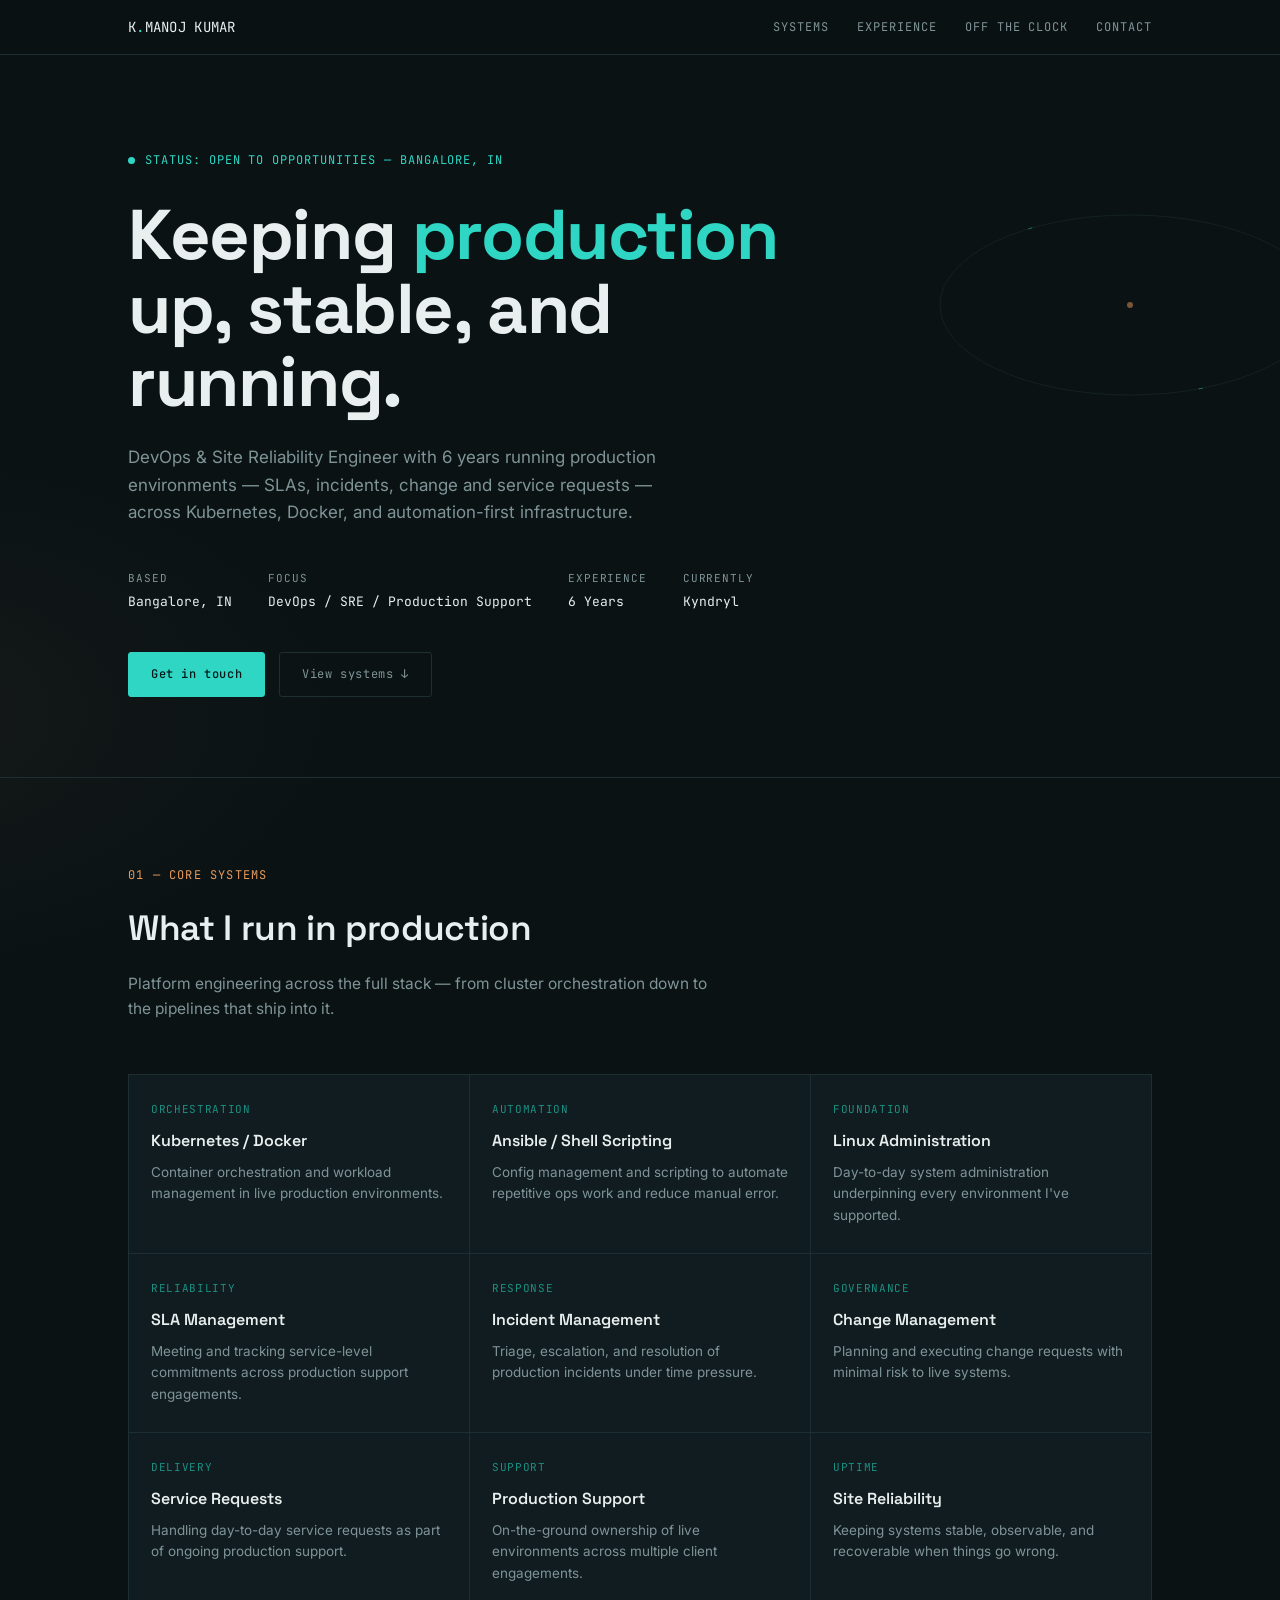
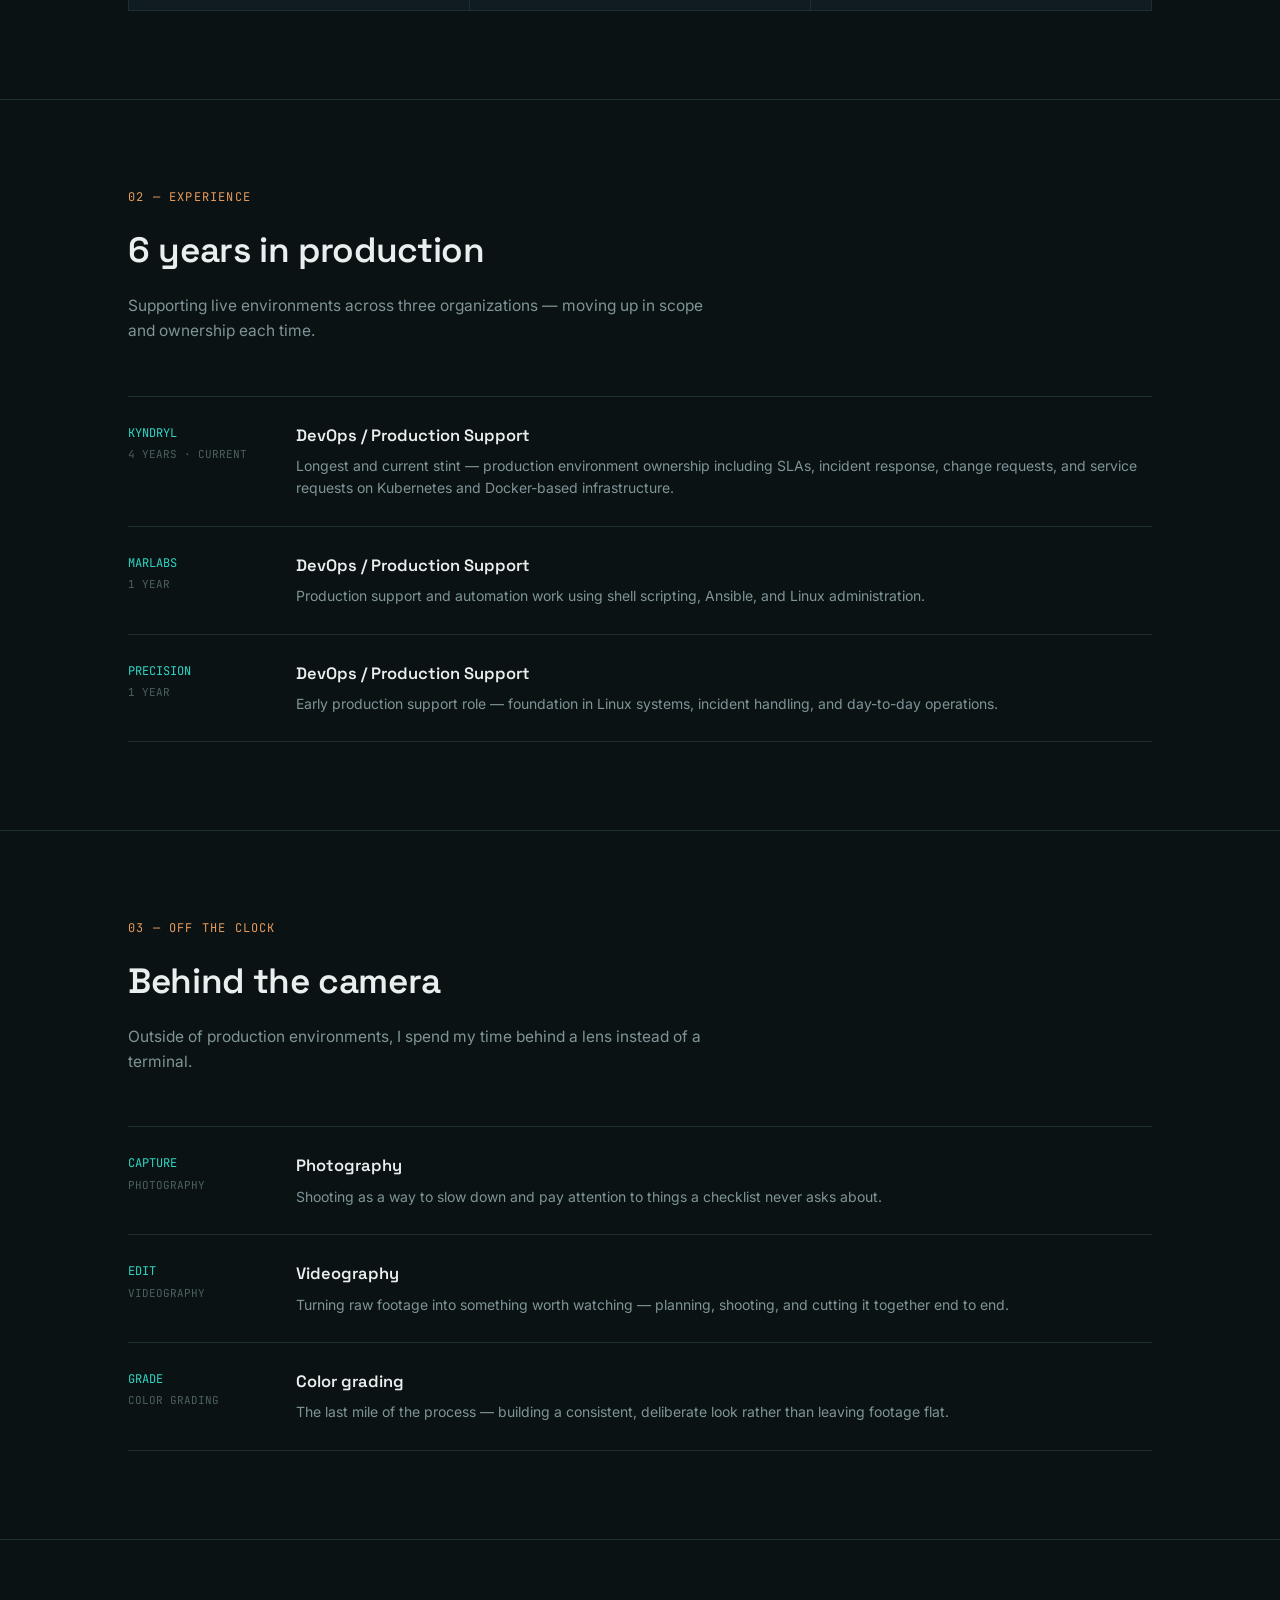
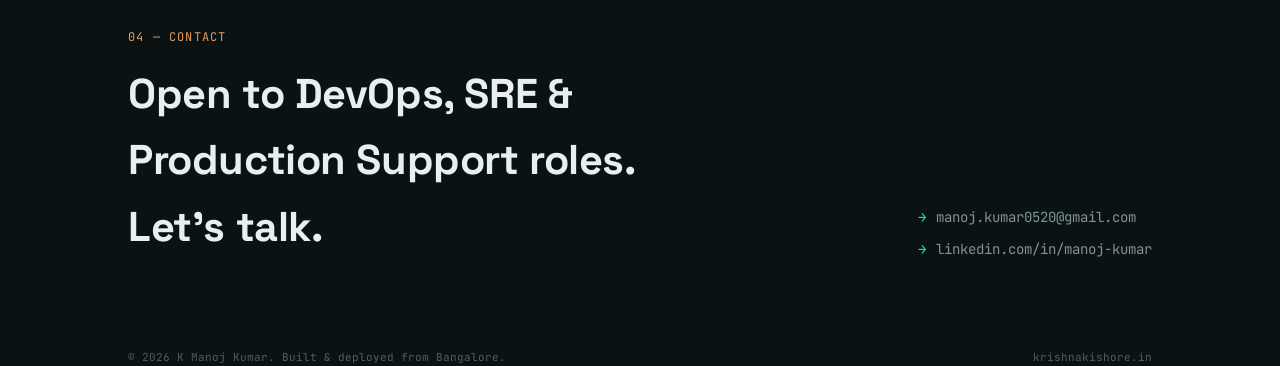
==== index.html @ 2c9455d3 "Rename html to index.html" ====
<!DOCTYPE html>
<html lang="en">
<head>
<meta charset="UTF-8">
<meta name="viewport" content="width=device-width, initial-scale=1.0">
<title>K Manoj Kumar — DevOps Engineer / SRE</title>
<meta name="description" content="K Manoj Kumar — DevOps Engineer, SRE & Production Support Engineer based in Bangalore. 6 years across Kyndryl, Marlabs, and Precision.">
<link rel="preconnect" href="https://fonts.googleapis.com">
<link rel="preconnect" href="https://fonts.gstatic.com" crossorigin>
<link href="https://fonts.googleapis.com/css2?family=Space+Grotesk:wght@400;500;600;700&family=Inter:wght@400;500;600&family=JetBrains+Mono:wght@400;500&display=swap" rel="stylesheet">
<style>
  :root{
    --bg: #0a1214;
    --bg-2: #0e1a1d;
    --surface: #101c1f;
    --surface-2: #142226;
    --line: #1e2f33;
    --teal: #2fd6c4;
    --teal-dim: #1c8f83;
    --amber: #e79a5c;
    --text: #e9efee;
    --text-muted: #7f9497;
    --text-faint: #4d5f62;
    --font-display: 'Space Grotesk', sans-serif;
    --font-body: 'Inter', sans-serif;
    --font-mono: 'JetBrains Mono', monospace;
  }

  *{ margin:0; padding:0; box-sizing:border-box; }

  html{ scroll-behavior:smooth; }

  body{
    background:
      radial-gradient(1100px 600px at 85% -10%, rgba(47,214,196,0.08), transparent 60%),
      radial-gradient(900px 500px at -10% 20%, rgba(231,154,92,0.05), transparent 55%),
      var(--bg);
    color:var(--text);
    font-family:var(--font-body);
    line-height:1.6;
    -webkit-font-smoothing:antialiased;
  }

  a{ color:inherit; text-decoration:none; }

  ::selection{ background:var(--teal); color:#0a1214; }

  .wrap{ max-width:1080px; margin:0 auto; padding:0 28px; }

  /* focus visibility */
  a:focus-visible, button:focus-visible{
    outline:2px solid var(--teal);
    outline-offset:3px;
    border-radius:2px;
  }

  @media (prefers-reduced-motion: reduce){
    *{ animation-duration:0.01ms !important; animation-iteration-count:1 !important; transition-duration:0.01ms !important; scroll-behavior:auto !important; }
  }

  /* ---------- topbar ---------- */
  .topbar{
    position:sticky; top:0; z-index:50;
    background:rgba(10,18,20,0.82);
    backdrop-filter:blur(10px);
    border-bottom:1px solid var(--line);
  }
  .topbar-inner{
    display:flex; align-items:center; justify-content:space-between;
    padding:16px 28px;
    max-width:1080px; margin:0 auto;
  }
  .brand{
    font-family:var(--font-mono); font-size:14px; letter-spacing:0.02em;
    color:var(--text);
  }
  .brand .dot{ color:var(--teal); }
  .nav{ display:flex; gap:28px; }
  .nav a{
    font-family:var(--font-mono); font-size:12px; letter-spacing:0.08em;
    text-transform:uppercase; color:var(--text-muted);
    transition:color .2s ease;
  }
  .nav a:hover{ color:var(--teal); }
  @media (max-width:640px){ .nav{ gap:16px; } .nav a{ font-size:11px; } }

  /* ---------- hero ---------- */
  .hero{
    padding:96px 0 80px;
    border-bottom:1px solid var(--line);
    position:relative;
    overflow:hidden;
  }
  .status-line{
    font-family:var(--font-mono); font-size:12px; color:var(--teal);
    letter-spacing:0.08em; margin-bottom:28px;
    display:flex; align-items:center; gap:10px;
  }
  .status-line .pulse{
    width:7px; height:7px; border-radius:50%; background:var(--teal);
    box-shadow:0 0 0 0 rgba(47,214,196,0.6);
    animation:pulse 2.2s infinite;
  }
  @keyframes pulse{
    0%{ box-shadow:0 0 0 0 rgba(47,214,196,0.5); }
    70%{ box-shadow:0 0 0 8px rgba(47,214,196,0); }
    100%{ box-shadow:0 0 0 0 rgba(47,214,196,0); }
  }
  h1.headline{
    font-family:var(--font-display); font-weight:700;
    font-size:clamp(2.4rem, 6vw, 4.4rem);
    line-height:1.05; letter-spacing:-0.02em;
    max-width:760px;
  }
  h1.headline .accent{ color:var(--teal); }
  .subhead{
    margin-top:24px; max-width:560px;
    font-size:17px; color:var(--text-muted);
  }
  .hero-meta{
    margin-top:44px; display:flex; gap:36px; flex-wrap:wrap;
    font-family:var(--font-mono); font-size:12px; color:var(--text-faint);
  }
  .hero-meta div span{ display:block; color:var(--text-muted); font-size:11px; margin-bottom:4px; text-transform:uppercase; letter-spacing:0.08em; }
  .hero-meta div strong{ color:var(--text); font-weight:400; font-size:13px; }

  .cta-row{ margin-top:40px; display:flex; gap:14px; flex-wrap:wrap; }
  .btn{
    font-family:var(--font-mono); font-size:12px; letter-spacing:0.05em;
    padding:12px 22px; border-radius:3px; border:1px solid var(--line);
    transition:all .2s ease;
  }
  .btn.primary{ background:var(--teal); color:#08181a; border-color:var(--teal); font-weight:500; }
  .btn.primary:hover{ background:#3fe6d3; }
  .btn.ghost{ color:var(--text-muted); }
  .btn.ghost:hover{ color:var(--text); border-color:var(--text-muted); }

  /* orbit line signature */
  .orbit-line{ position:absolute; right:-60px; top:40px; width:420px; height:420px; opacity:0.5; pointer-events:none; }
  @media (max-width:900px){ .orbit-line{ display:none; } }

  /* ---------- section shared ---------- */
  section{ padding:88px 0; border-bottom:1px solid var(--line); }
  .eyebrow{
    font-family:var(--font-mono); font-size:12px; color:var(--amber);
    letter-spacing:0.1em; text-transform:uppercase; margin-bottom:14px;
  }
  h2.section-title{
    font-family:var(--font-display); font-weight:600;
    font-size:clamp(1.6rem, 3.4vw, 2.2rem);
    margin-bottom:16px; letter-spacing:-0.01em;
  }
  .section-desc{ color:var(--text-muted); max-width:600px; font-size:15.5px; margin-bottom:52px; }

  /* ---------- systems / skills ---------- */
  .systems-grid{
    display:grid; grid-template-columns:repeat(3, 1fr); gap:1px;
    background:var(--line); border:1px solid var(--line);
  }
  @media (max-width:760px){ .systems-grid{ grid-template-columns:repeat(2,1fr); } }
  @media (max-width:480px){ .systems-grid{ grid-template-columns:1fr; } }
  .system-cell{
    background:var(--surface); padding:26px 22px; transition:background .2s ease;
  }
  .system-cell:hover{ background:var(--surface-2); }
  .system-cell .tag{
    font-family:var(--font-mono); font-size:11px; color:var(--teal-dim);
    letter-spacing:0.06em; text-transform:uppercase; margin-bottom:10px; display:block;
  }
  .system-cell h3{
    font-family:var(--font-display); font-size:16px; font-weight:600; margin-bottom:8px;
  }
  .system-cell p{ color:var(--text-muted); font-size:13.5px; }

  /* ---------- trajectory (space pivot) ---------- */
  .trajectory{
    display:grid; grid-template-columns:1fr 1fr; gap:56px; align-items:start;
  }
  @media (max-width:800px){ .trajectory{ grid-template-columns:1fr; } }
  .trajectory p{ color:var(--text-muted); font-size:15px; margin-bottom:16px; }
  .trajectory strong{ color:var(--text); font-weight:500; }
  .target-list{ font-family:var(--font-mono); font-size:13px; }
  .target-list li{ list-style:none; padding:14px 0; border-top:1px solid var(--line); display:flex; justify-content:space-between; color:var(--text-muted); }
  .target-list li:last-child{ border-bottom:1px solid var(--line); }
  .target-list li span.name{ color:var(--text); }
  .target-list li span.tag2{ color:var(--amber); font-size:11px; }

  /* ---------- field log (travel/photography) ---------- */
  .log-list{ display:flex; flex-direction:column; }
  .log-entry{
    display:grid; grid-template-columns:140px 1fr; gap:28px;
    padding:26px 0; border-top:1px solid var(--line);
  }
  .log-entry:last-child{ border-bottom:1px solid var(--line); }
  @media (max-width:600px){ .log-entry{ grid-template-columns:1fr; gap:8px; } }
  .log-coord{ font-family:var(--font-mono); font-size:12px; color:var(--teal); line-height:1.7; }
  .log-coord .route{ color:var(--text-faint); display:block; font-size:11px; margin-top:2px; }
  .log-body h3{ font-family:var(--font-display); font-size:16.5px; font-weight:600; margin-bottom:6px; }
  .log-body p{ color:var(--text-muted); font-size:14px; }

  /* ---------- contact ---------- */
  .contact{ border-bottom:none; text-align:left; }
  .contact-inner{
    display:flex; justify-content:space-between; align-items:flex-end; flex-wrap:wrap; gap:32px;
  }
  .contact h2{
    font-family:var(--font-display); font-weight:700;
    font-size:clamp(1.8rem, 4vw, 2.6rem); max-width:520px; letter-spacing:-0.01em;
  }
  .contact-links{ display:flex; flex-direction:column; gap:10px; }
  .contact-links a{
    font-family:var(--font-mono); font-size:14px; color:var(--text-muted);
    display:flex; align-items:center; gap:10px;
  }
  .contact-links a:hover{ color:var(--teal); }
  .contact-links a::before{ content:'→'; color:var(--teal); }

  footer{
    padding:28px 0 40px;
    font-family:var(--font-mono); font-size:11px; color:var(--text-faint);
    display:flex; justify-content:space-between; flex-wrap:wrap; gap:10px;
  }
</style>
</head>
<body>

<div class="topbar">
  <div class="topbar-inner">
    <div class="brand">K<span class="dot">.</span>MANOJ KUMAR</div>
    <nav class="nav">
      <a href="#systems">Systems</a>
      <a href="#experience">Experience</a>
      <a href="#log">Off the Clock</a>
      <a href="#contact">Contact</a>
    </nav>
  </div>
</div>

<header class="hero">
  <div class="wrap">
    <div class="status-line"><span class="pulse"></span> STATUS: OPEN TO OPPORTUNITIES — BANGALORE, IN</div>
    <h1 class="headline">Keeping <span class="accent">production</span><br>up, stable, and running.</h1>
    <p class="subhead">DevOps &amp; Site Reliability Engineer with 6 years running production environments — SLAs, incidents, change and service requests — across Kubernetes, Docker, and automation-first infrastructure.</p>

    <div class="hero-meta">
      <div><span>Based</span><strong>Bangalore, IN</strong></div>
      <div><span>Focus</span><strong>DevOps / SRE / Production Support</strong></div>
      <div><span>Experience</span><strong>6 Years</strong></div>
      <div><span>Currently</span><strong>Kyndryl</strong></div>
    </div>

    <div class="cta-row">
      <a class="btn primary" href="#contact">Get in touch</a>
      <a class="btn ghost" href="#systems">View systems ↓</a>
    </div>
  </div>

  <svg class="orbit-line" viewBox="0 0 420 420" fill="none" xmlns="http://www.w3.org/2000/svg" aria-hidden="true">
    <ellipse cx="210" cy="210" rx="190" ry="90" stroke="#1e2f33" stroke-width="1"/>
    <ellipse cx="210" cy="210" rx="190" ry="90" stroke="#2fd6c4" stroke-width="1" stroke-dasharray="4 420" stroke-dashoffset="0">
      <animate attributeName="stroke-dashoffset" from="0" to="-848" dur="14s" repeatCount="indefinite"/>
    </ellipse>
    <circle cx="210" cy="210" r="3" fill="#e79a5c"/>
  </svg>
</header>

<section id="systems">
  <div class="wrap">
    <div class="eyebrow">01 — Core Systems</div>
    <h2 class="section-title">What I run in production</h2>
    <p class="section-desc">Platform engineering across the full stack — from cluster orchestration down to the pipelines that ship into it.</p>
  </div>
  <div class="wrap">
  <div class="systems-grid">
    <div class="system-cell">
      <span class="tag">Orchestration</span>
      <h3>Kubernetes / Docker</h3>
      <p>Container orchestration and workload management in live production environments.</p>
    </div>
    <div class="system-cell">
      <span class="tag">Automation</span>
      <h3>Ansible / Shell Scripting</h3>
      <p>Config management and scripting to automate repetitive ops work and reduce manual error.</p>
    </div>
    <div class="system-cell">
      <span class="tag">Foundation</span>
      <h3>Linux Administration</h3>
      <p>Day-to-day system administration underpinning every environment I've supported.</p>
    </div>
    <div class="system-cell">
      <span class="tag">Reliability</span>
      <h3>SLA Management</h3>
      <p>Meeting and tracking service-level commitments across production support engagements.</p>
    </div>
    <div class="system-cell">
      <span class="tag">Response</span>
      <h3>Incident Management</h3>
      <p>Triage, escalation, and resolution of production incidents under time pressure.</p>
    </div>
    <div class="system-cell">
      <span class="tag">Governance</span>
      <h3>Change Management</h3>
      <p>Planning and executing change requests with minimal risk to live systems.</p>
    </div>
    <div class="system-cell">
      <span class="tag">Delivery</span>
      <h3>Service Requests</h3>
      <p>Handling day-to-day service requests as part of ongoing production support.</p>
    </div>
    <div class="system-cell">
      <span class="tag">Support</span>
      <h3>Production Support</h3>
      <p>On-the-ground ownership of live environments across multiple client engagements.</p>
    </div>
    <div class="system-cell">
      <span class="tag">Uptime</span>
      <h3>Site Reliability</h3>
      <p>Keeping systems stable, observable, and recoverable when things go wrong.</p>
    </div>
  </div>
  </div>
</section>

<section id="experience">
  <div class="wrap">
    <div class="eyebrow">02 — Experience</div>
    <h2 class="section-title">6 years in production</h2>
    <p class="section-desc">Supporting live environments across three organizations — moving up in scope and ownership each time.</p>
    <div class="log-list">
      <div class="log-entry">
        <div class="log-coord">KYNDRYL<span class="route">4 YEARS · CURRENT</span></div>
        <div class="log-body">
          <h3>DevOps / Production Support</h3>
          <p>Longest and current stint — production environment ownership including SLAs, incident response, change requests, and service requests on Kubernetes and Docker-based infrastructure.</p>
        </div>
      </div>
      <div class="log-entry">
        <div class="log-coord">MARLABS<span class="route">1 YEAR</span></div>
        <div class="log-body">
          <h3>DevOps / Production Support</h3>
          <p>Production support and automation work using shell scripting, Ansible, and Linux administration.</p>
        </div>
      </div>
      <div class="log-entry">
        <div class="log-coord">PRECISION<span class="route">1 YEAR</span></div>
        <div class="log-body">
          <h3>DevOps / Production Support</h3>
          <p>Early production support role — foundation in Linux systems, incident handling, and day-to-day operations.</p>
        </div>
      </div>
    </div>
  </div>
</section>

<section id="log">
  <div class="wrap">
    <div class="eyebrow">03 — Off the Clock</div>
    <h2 class="section-title">Behind the camera</h2>
    <p class="section-desc">Outside of production environments, I spend my time behind a lens instead of a terminal.</p>
    <div class="log-list">
      <div class="log-entry">
        <div class="log-coord">CAPTURE<span class="route">PHOTOGRAPHY</span></div>
        <div class="log-body">
          <h3>Photography</h3>
          <p>Shooting as a way to slow down and pay attention to things a checklist never asks about.</p>
        </div>
      </div>
      <div class="log-entry">
        <div class="log-coord">EDIT<span class="route">VIDEOGRAPHY</span></div>
        <div class="log-body">
          <h3>Videography</h3>
          <p>Turning raw footage into something worth watching — planning, shooting, and cutting it together end to end.</p>
        </div>
      </div>
      <div class="log-entry">
        <div class="log-coord">GRADE<span class="route">COLOR GRADING</span></div>
        <div class="log-body">
          <h3>Color grading</h3>
          <p>The last mile of the process — building a consistent, deliberate look rather than leaving footage flat.</p>
        </div>
      </div>
    </div>
  </div>
</section>

<section id="contact" class="contact">
  <div class="wrap">
    <div class="eyebrow">04 — Contact</div>
    <div class="contact-inner">
      <h2>Open to DevOps, SRE &amp; Production Support roles. Let's talk.</h2>
      <div class="contact-links">
        <a href="mailto:manoj.kumar0520@gmail.com">manoj.kumar0520@gmail.com</a>
        <a href="https://linkedin.com/in/manoj-kumar" target="_blank" rel="noopener">linkedin.com/in/manoj-kumar</a>
      </div>
    </div>
  </div>
</section>

<footer class="wrap">
  <span>© 2026 K Manoj Kumar. Built &amp; deployed from Bangalore.</span>
  <span>krishnakishore.in</span>
</footer>

</body>
</html>
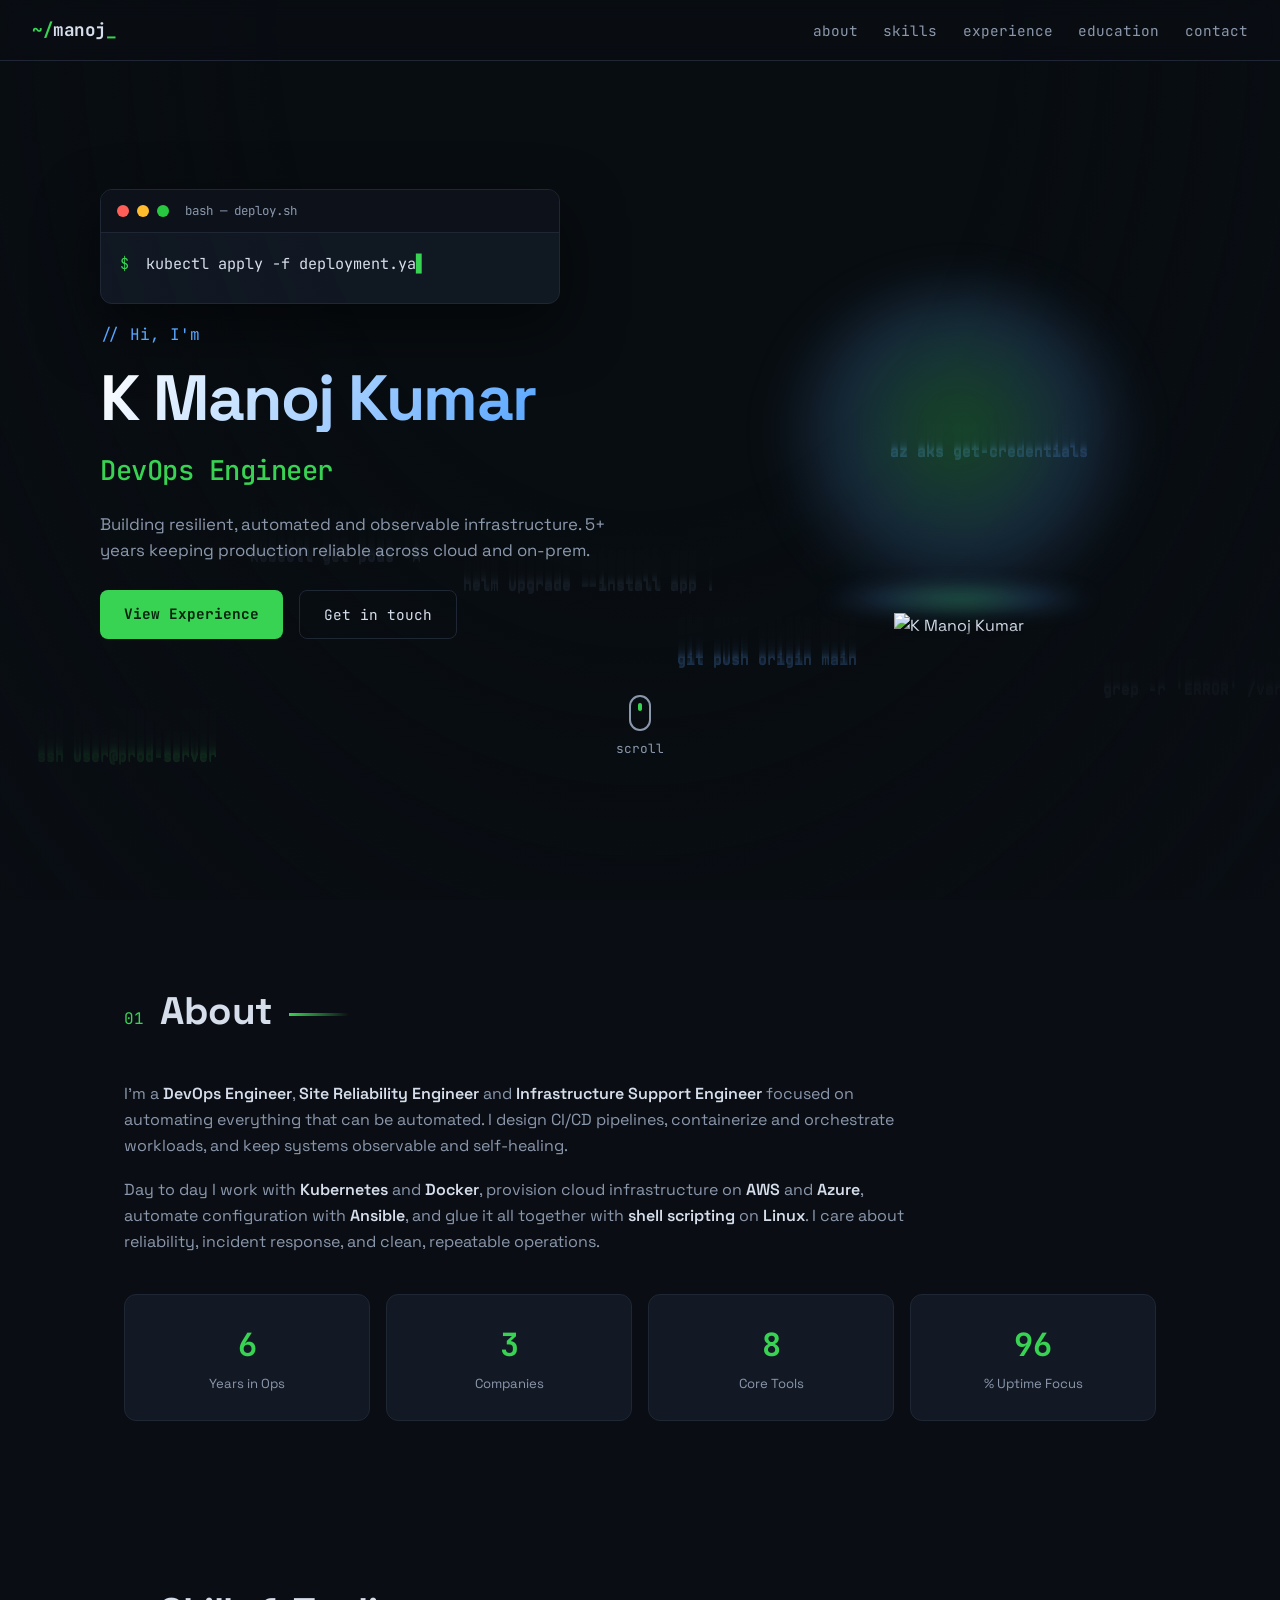
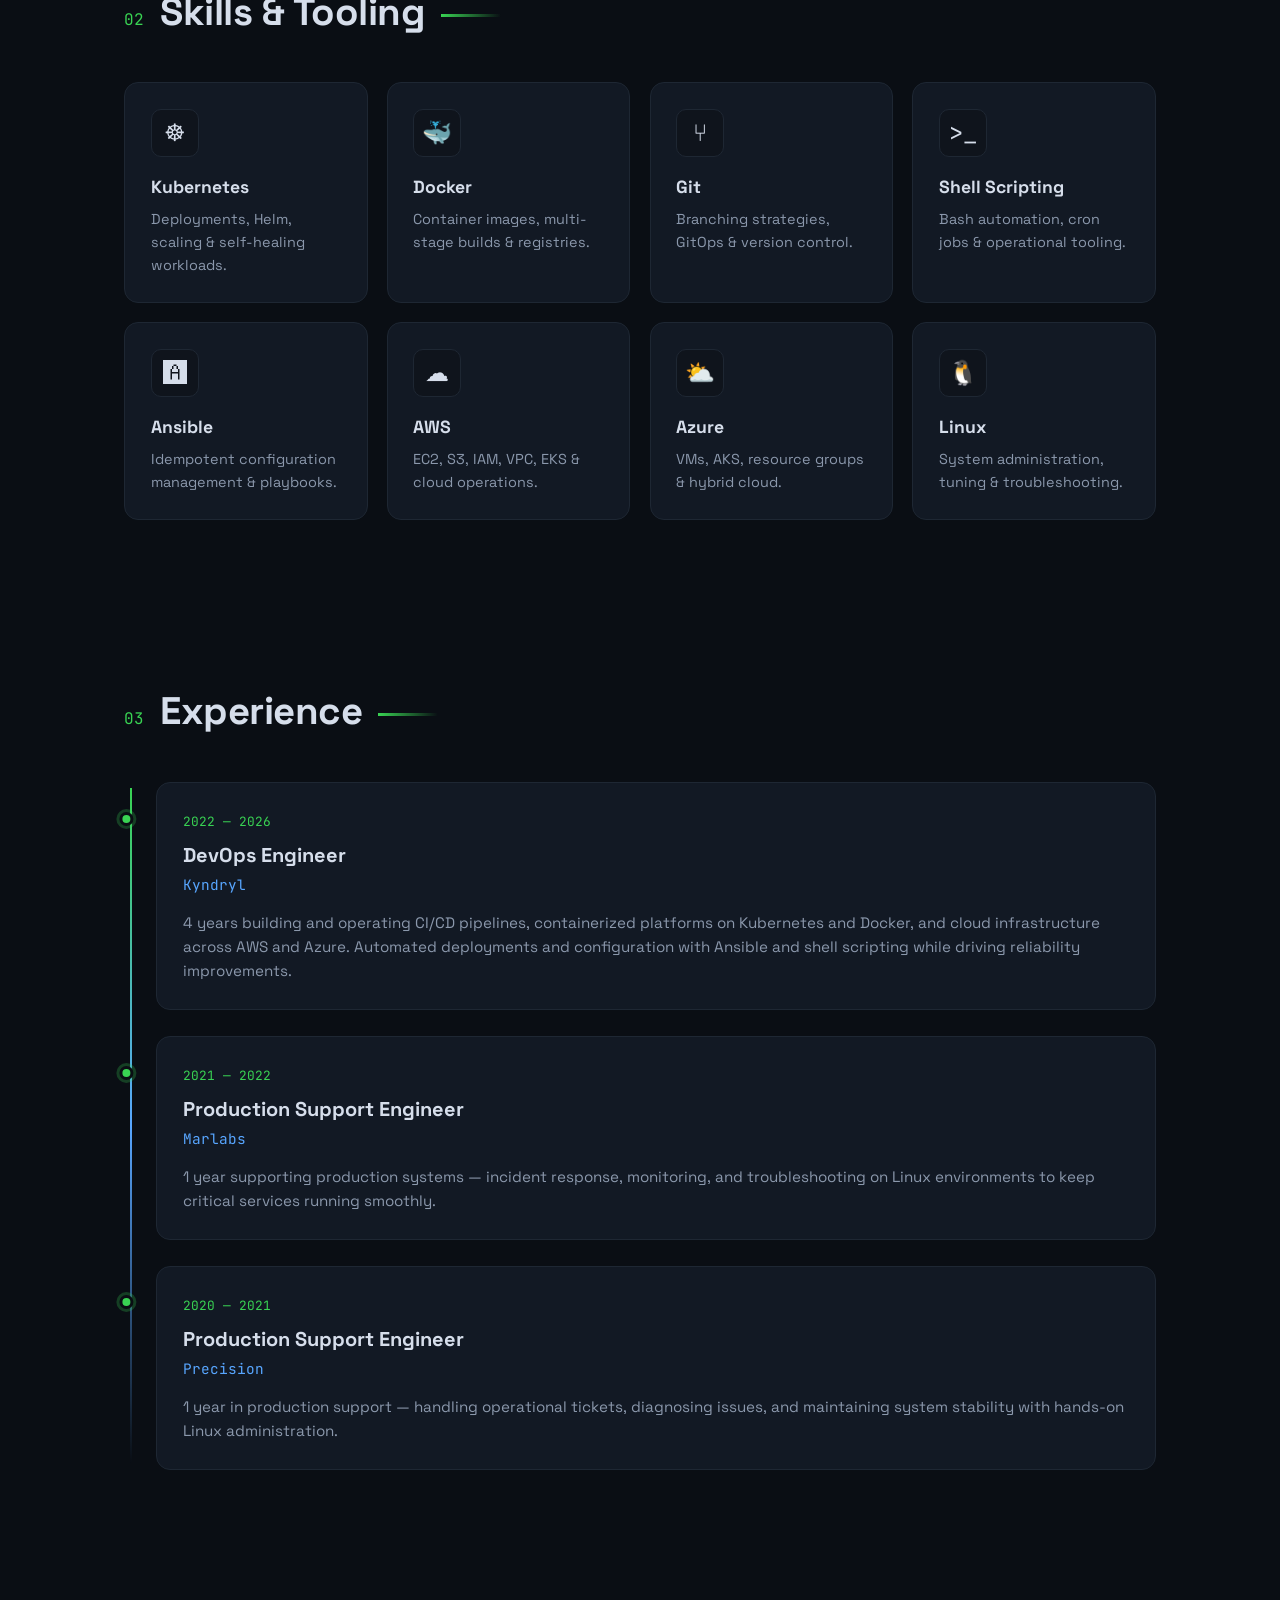
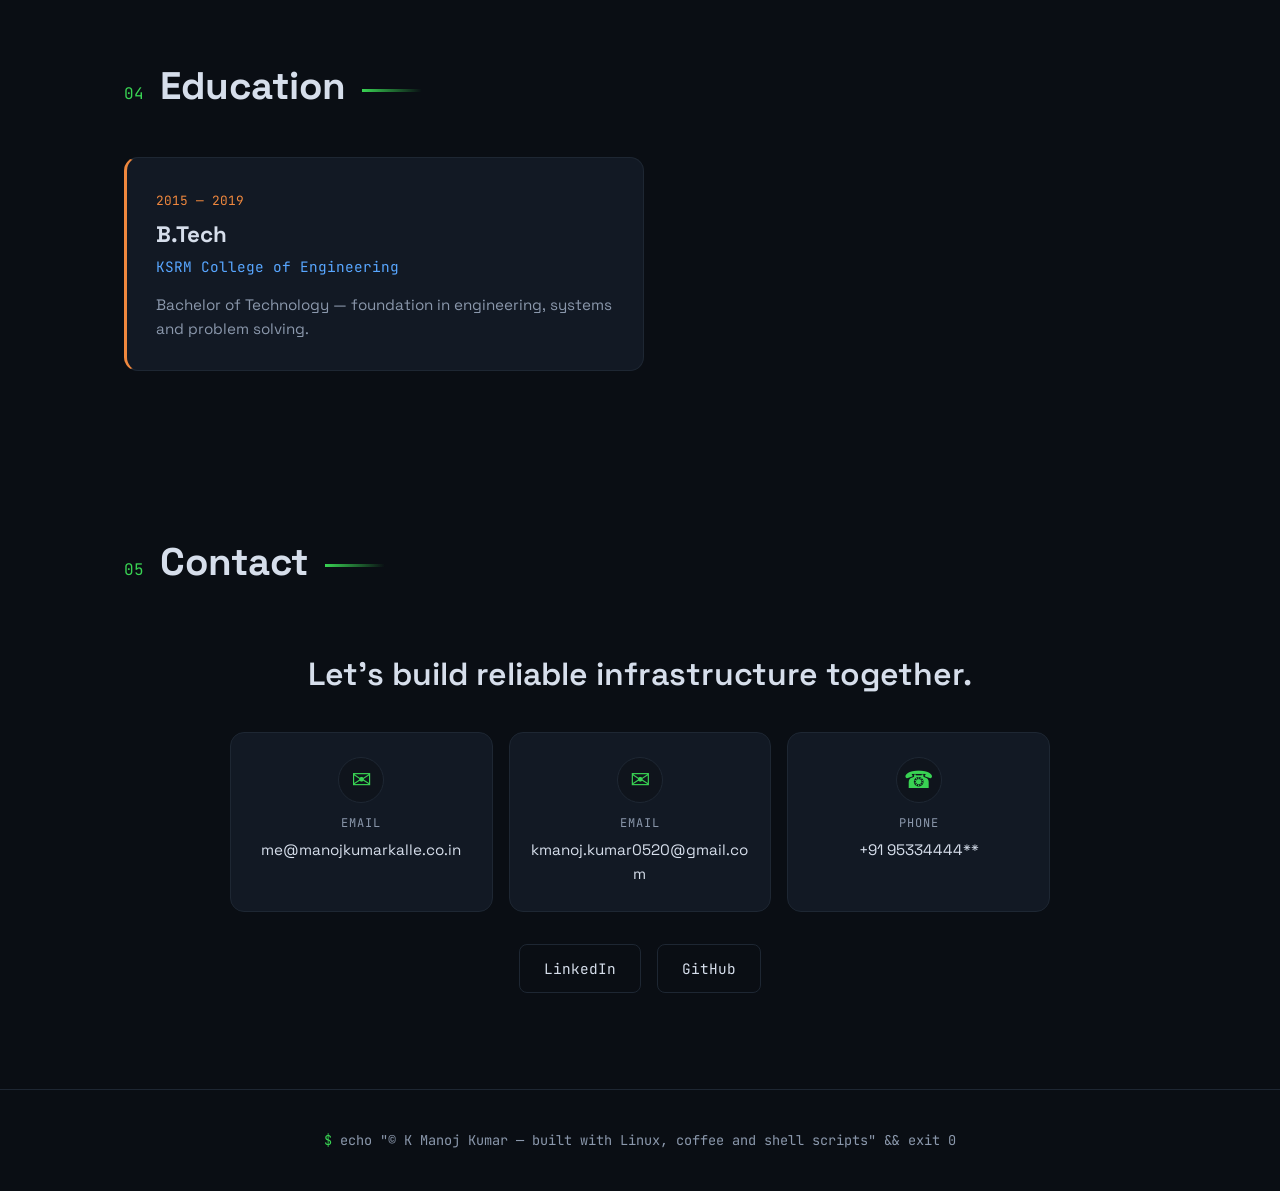
==== commit b74f27fc: "Add files via upload" ====
--- a/index.html
+++ b/index.html
@@ -1,405 +1,214 @@
 <!DOCTYPE html>
 <html lang="en">
 <head>
-<meta charset="UTF-8">
-<meta name="viewport" content="width=device-width, initial-scale=1.0">
-<title>K Manoj Kumar — DevOps Engineer / SRE</title>
-<meta name="description" content="K Manoj Kumar — DevOps Engineer, SRE & Production Support Engineer based in Bangalore. 6 years across Kyndryl, Marlabs, and Precision.">
-<link rel="preconnect" href="https://fonts.googleapis.com">
-<link rel="preconnect" href="https://fonts.gstatic.com" crossorigin>
-<link href="https://fonts.googleapis.com/css2?family=Space+Grotesk:wght@400;500;600;700&family=Inter:wght@400;500;600&family=JetBrains+Mono:wght@400;500&display=swap" rel="stylesheet">
-<style>
-  :root{
-    --bg: #0a1214;
-    --bg-2: #0e1a1d;
-    --surface: #101c1f;
-    --surface-2: #142226;
-    --line: #1e2f33;
-    --teal: #2fd6c4;
-    --teal-dim: #1c8f83;
-    --amber: #e79a5c;
-    --text: #e9efee;
-    --text-muted: #7f9497;
-    --text-faint: #4d5f62;
-    --font-display: 'Space Grotesk', sans-serif;
-    --font-body: 'Inter', sans-serif;
-    --font-mono: 'JetBrains Mono', monospace;
-  }
-
-  *{ margin:0; padding:0; box-sizing:border-box; }
-
-  html{ scroll-behavior:smooth; }
-
-  body{
-    background:
-      radial-gradient(1100px 600px at 85% -10%, rgba(47,214,196,0.08), transparent 60%),
-      radial-gradient(900px 500px at -10% 20%, rgba(231,154,92,0.05), transparent 55%),
-      var(--bg);
-    color:var(--text);
-    font-family:var(--font-body);
-    line-height:1.6;
-    -webkit-font-smoothing:antialiased;
-  }
-
-  a{ color:inherit; text-decoration:none; }
-
-  ::selection{ background:var(--teal); color:#0a1214; }
-
-  .wrap{ max-width:1080px; margin:0 auto; padding:0 28px; }
-
-  /* focus visibility */
-  a:focus-visible, button:focus-visible{
-    outline:2px solid var(--teal);
-    outline-offset:3px;
-    border-radius:2px;
-  }
-
-  @media (prefers-reduced-motion: reduce){
-    *{ animation-duration:0.01ms !important; animation-iteration-count:1 !important; transition-duration:0.01ms !important; scroll-behavior:auto !important; }
-  }
-
-  /* ---------- topbar ---------- */
-  .topbar{
-    position:sticky; top:0; z-index:50;
-    background:rgba(10,18,20,0.82);
-    backdrop-filter:blur(10px);
-    border-bottom:1px solid var(--line);
-  }
-  .topbar-inner{
-    display:flex; align-items:center; justify-content:space-between;
-    padding:16px 28px;
-    max-width:1080px; margin:0 auto;
-  }
-  .brand{
-    font-family:var(--font-mono); font-size:14px; letter-spacing:0.02em;
-    color:var(--text);
-  }
-  .brand .dot{ color:var(--teal); }
-  .nav{ display:flex; gap:28px; }
-  .nav a{
-    font-family:var(--font-mono); font-size:12px; letter-spacing:0.08em;
-    text-transform:uppercase; color:var(--text-muted);
-    transition:color .2s ease;
-  }
-  .nav a:hover{ color:var(--teal); }
-  @media (max-width:640px){ .nav{ gap:16px; } .nav a{ font-size:11px; } }
-
-  /* ---------- hero ---------- */
-  .hero{
-    padding:96px 0 80px;
-    border-bottom:1px solid var(--line);
-    position:relative;
-    overflow:hidden;
-  }
-  .status-line{
-    font-family:var(--font-mono); font-size:12px; color:var(--teal);
-    letter-spacing:0.08em; margin-bottom:28px;
-    display:flex; align-items:center; gap:10px;
-  }
-  .status-line .pulse{
-    width:7px; height:7px; border-radius:50%; background:var(--teal);
-    box-shadow:0 0 0 0 rgba(47,214,196,0.6);
-    animation:pulse 2.2s infinite;
-  }
-  @keyframes pulse{
-    0%{ box-shadow:0 0 0 0 rgba(47,214,196,0.5); }
-    70%{ box-shadow:0 0 0 8px rgba(47,214,196,0); }
-    100%{ box-shadow:0 0 0 0 rgba(47,214,196,0); }
-  }
-  h1.headline{
-    font-family:var(--font-display); font-weight:700;
-    font-size:clamp(2.4rem, 6vw, 4.4rem);
-    line-height:1.05; letter-spacing:-0.02em;
-    max-width:760px;
-  }
-  h1.headline .accent{ color:var(--teal); }
-  .subhead{
-    margin-top:24px; max-width:560px;
-    font-size:17px; color:var(--text-muted);
-  }
-  .hero-meta{
-    margin-top:44px; display:flex; gap:36px; flex-wrap:wrap;
-    font-family:var(--font-mono); font-size:12px; color:var(--text-faint);
-  }
-  .hero-meta div span{ display:block; color:var(--text-muted); font-size:11px; margin-bottom:4px; text-transform:uppercase; letter-spacing:0.08em; }
-  .hero-meta div strong{ color:var(--text); font-weight:400; font-size:13px; }
-
-  .cta-row{ margin-top:40px; display:flex; gap:14px; flex-wrap:wrap; }
-  .btn{
-    font-family:var(--font-mono); font-size:12px; letter-spacing:0.05em;
-    padding:12px 22px; border-radius:3px; border:1px solid var(--line);
-    transition:all .2s ease;
-  }
-  .btn.primary{ background:var(--teal); color:#08181a; border-color:var(--teal); font-weight:500; }
-  .btn.primary:hover{ background:#3fe6d3; }
-  .btn.ghost{ color:var(--text-muted); }
-  .btn.ghost:hover{ color:var(--text); border-color:var(--text-muted); }
-
-  /* orbit line signature */
-  .orbit-line{ position:absolute; right:-60px; top:40px; width:420px; height:420px; opacity:0.5; pointer-events:none; }
-  @media (max-width:900px){ .orbit-line{ display:none; } }
-
-  /* ---------- section shared ---------- */
-  section{ padding:88px 0; border-bottom:1px solid var(--line); }
-  .eyebrow{
-    font-family:var(--font-mono); font-size:12px; color:var(--amber);
-    letter-spacing:0.1em; text-transform:uppercase; margin-bottom:14px;
-  }
-  h2.section-title{
-    font-family:var(--font-display); font-weight:600;
-    font-size:clamp(1.6rem, 3.4vw, 2.2rem);
-    margin-bottom:16px; letter-spacing:-0.01em;
-  }
-  .section-desc{ color:var(--text-muted); max-width:600px; font-size:15.5px; margin-bottom:52px; }
-
-  /* ---------- systems / skills ---------- */
-  .systems-grid{
-    display:grid; grid-template-columns:repeat(3, 1fr); gap:1px;
-    background:var(--line); border:1px solid var(--line);
-  }
-  @media (max-width:760px){ .systems-grid{ grid-template-columns:repeat(2,1fr); } }
-  @media (max-width:480px){ .systems-grid{ grid-template-columns:1fr; } }
-  .system-cell{
-    background:var(--surface); padding:26px 22px; transition:background .2s ease;
-  }
-  .system-cell:hover{ background:var(--surface-2); }
-  .system-cell .tag{
-    font-family:var(--font-mono); font-size:11px; color:var(--teal-dim);
-    letter-spacing:0.06em; text-transform:uppercase; margin-bottom:10px; display:block;
-  }
-  .system-cell h3{
-    font-family:var(--font-display); font-size:16px; font-weight:600; margin-bottom:8px;
-  }
-  .system-cell p{ color:var(--text-muted); font-size:13.5px; }
-
-  /* ---------- trajectory (space pivot) ---------- */
-  .trajectory{
-    display:grid; grid-template-columns:1fr 1fr; gap:56px; align-items:start;
-  }
-  @media (max-width:800px){ .trajectory{ grid-template-columns:1fr; } }
-  .trajectory p{ color:var(--text-muted); font-size:15px; margin-bottom:16px; }
-  .trajectory strong{ color:var(--text); font-weight:500; }
-  .target-list{ font-family:var(--font-mono); font-size:13px; }
-  .target-list li{ list-style:none; padding:14px 0; border-top:1px solid var(--line); display:flex; justify-content:space-between; color:var(--text-muted); }
-  .target-list li:last-child{ border-bottom:1px solid var(--line); }
-  .target-list li span.name{ color:var(--text); }
-  .target-list li span.tag2{ color:var(--amber); font-size:11px; }
-
-  /* ---------- field log (travel/photography) ---------- */
-  .log-list{ display:flex; flex-direction:column; }
-  .log-entry{
-    display:grid; grid-template-columns:140px 1fr; gap:28px;
-    padding:26px 0; border-top:1px solid var(--line);
-  }
-  .log-entry:last-child{ border-bottom:1px solid var(--line); }
-  @media (max-width:600px){ .log-entry{ grid-template-columns:1fr; gap:8px; } }
-  .log-coord{ font-family:var(--font-mono); font-size:12px; color:var(--teal); line-height:1.7; }
-  .log-coord .route{ color:var(--text-faint); display:block; font-size:11px; margin-top:2px; }
-  .log-body h3{ font-family:var(--font-display); font-size:16.5px; font-weight:600; margin-bottom:6px; }
-  .log-body p{ color:var(--text-muted); font-size:14px; }
-
-  /* ---------- contact ---------- */
-  .contact{ border-bottom:none; text-align:left; }
-  .contact-inner{
-    display:flex; justify-content:space-between; align-items:flex-end; flex-wrap:wrap; gap:32px;
-  }
-  .contact h2{
-    font-family:var(--font-display); font-weight:700;
-    font-size:clamp(1.8rem, 4vw, 2.6rem); max-width:520px; letter-spacing:-0.01em;
-  }
-  .contact-links{ display:flex; flex-direction:column; gap:10px; }
-  .contact-links a{
-    font-family:var(--font-mono); font-size:14px; color:var(--text-muted);
-    display:flex; align-items:center; gap:10px;
-  }
-  .contact-links a:hover{ color:var(--teal); }
-  .contact-links a::before{ content:'→'; color:var(--teal); }
-
-  footer{
-    padding:28px 0 40px;
-    font-family:var(--font-mono); font-size:11px; color:var(--text-faint);
-    display:flex; justify-content:space-between; flex-wrap:wrap; gap:10px;
-  }
-</style>
+  <meta charset="UTF-8" />
+  <meta name="viewport" content="width=device-width, initial-scale=1.0" />
+  <meta name="description" content="Portfolio of a DevOps Engineer, SRE and Infrastructure Support Engineer specializing in Kubernetes, Docker, AWS, Azure and automation." />
+  <title>DevOps Engineer · SRE · Infra Support</title>
+  <link rel="preconnect" href="https://fonts.googleapis.com" />
+  <link rel="preconnect" href="https://fonts.gstatic.com" crossorigin />
+  <link href="https://fonts.googleapis.com/css2?family=JetBrains+Mono:wght@400;500;700&family=Space+Grotesk:wght@400;500;600;700&display=swap" rel="stylesheet" />
+  <link rel="stylesheet" href="styles.css" />
 </head>
 <body>
-
-<div class="topbar">
-  <div class="topbar-inner">
-    <div class="brand">K<span class="dot">.</span>MANOJ KUMAR</div>
-    <nav class="nav">
-      <a href="#systems">Systems</a>
-      <a href="#experience">Experience</a>
-      <a href="#log">Off the Clock</a>
-      <a href="#contact">Contact</a>
+  <!-- Animated code background -->
+  <canvas id="code-bg" aria-hidden="true"></canvas>
+
+  <!-- Navigation -->
+  <header class="nav">
+    <a href="#home" class="nav__logo"><span class="nav__prompt">~/</span>manoj<span class="nav__cursor">_</span></a>
+    <nav class="nav__links">
+      <a href="#about">about</a>
+      <a href="#skills">skills</a>
+      <a href="#experience">experience</a>
+      <a href="#education">education</a>
+      <a href="#contact">contact</a>
     </nav>
-  </div>
-</div>
-
-<header class="hero">
-  <div class="wrap">
-    <div class="status-line"><span class="pulse"></span> STATUS: OPEN TO OPPORTUNITIES — BANGALORE, IN</div>
-    <h1 class="headline">Keeping <span class="accent">production</span><br>up, stable, and running.</h1>
-    <p class="subhead">DevOps &amp; Site Reliability Engineer with 6 years running production environments — SLAs, incidents, change and service requests — across Kubernetes, Docker, and automation-first infrastructure.</p>
-
-    <div class="hero-meta">
-      <div><span>Based</span><strong>Bangalore, IN</strong></div>
-      <div><span>Focus</span><strong>DevOps / SRE / Production Support</strong></div>
-      <div><span>Experience</span><strong>6 Years</strong></div>
-      <div><span>Currently</span><strong>Kyndryl</strong></div>
-    </div>
-
-    <div class="cta-row">
-      <a class="btn primary" href="#contact">Get in touch</a>
-      <a class="btn ghost" href="#systems">View systems ↓</a>
-    </div>
-  </div>
-
-  <svg class="orbit-line" viewBox="0 0 420 420" fill="none" xmlns="http://www.w3.org/2000/svg" aria-hidden="true">
-    <ellipse cx="210" cy="210" rx="190" ry="90" stroke="#1e2f33" stroke-width="1"/>
-    <ellipse cx="210" cy="210" rx="190" ry="90" stroke="#2fd6c4" stroke-width="1" stroke-dasharray="4 420" stroke-dashoffset="0">
-      <animate attributeName="stroke-dashoffset" from="0" to="-848" dur="14s" repeatCount="indefinite"/>
-    </ellipse>
-    <circle cx="210" cy="210" r="3" fill="#e79a5c"/>
-  </svg>
-</header>
-
-<section id="systems">
-  <div class="wrap">
-    <div class="eyebrow">01 — Core Systems</div>
-    <h2 class="section-title">What I run in production</h2>
-    <p class="section-desc">Platform engineering across the full stack — from cluster orchestration down to the pipelines that ship into it.</p>
-  </div>
-  <div class="wrap">
-  <div class="systems-grid">
-    <div class="system-cell">
-      <span class="tag">Orchestration</span>
-      <h3>Kubernetes / Docker</h3>
-      <p>Container orchestration and workload management in live production environments.</p>
-    </div>
-    <div class="system-cell">
-      <span class="tag">Automation</span>
-      <h3>Ansible / Shell Scripting</h3>
-      <p>Config management and scripting to automate repetitive ops work and reduce manual error.</p>
-    </div>
-    <div class="system-cell">
-      <span class="tag">Foundation</span>
-      <h3>Linux Administration</h3>
-      <p>Day-to-day system administration underpinning every environment I've supported.</p>
-    </div>
-    <div class="system-cell">
-      <span class="tag">Reliability</span>
-      <h3>SLA Management</h3>
-      <p>Meeting and tracking service-level commitments across production support engagements.</p>
-    </div>
-    <div class="system-cell">
-      <span class="tag">Response</span>
-      <h3>Incident Management</h3>
-      <p>Triage, escalation, and resolution of production incidents under time pressure.</p>
-    </div>
-    <div class="system-cell">
-      <span class="tag">Governance</span>
-      <h3>Change Management</h3>
-      <p>Planning and executing change requests with minimal risk to live systems.</p>
-    </div>
-    <div class="system-cell">
-      <span class="tag">Delivery</span>
-      <h3>Service Requests</h3>
-      <p>Handling day-to-day service requests as part of ongoing production support.</p>
-    </div>
-    <div class="system-cell">
-      <span class="tag">Support</span>
-      <h3>Production Support</h3>
-      <p>On-the-ground ownership of live environments across multiple client engagements.</p>
-    </div>
-    <div class="system-cell">
-      <span class="tag">Uptime</span>
-      <h3>Site Reliability</h3>
-      <p>Keeping systems stable, observable, and recoverable when things go wrong.</p>
-    </div>
-  </div>
-  </div>
-</section>
-
-<section id="experience">
-  <div class="wrap">
-    <div class="eyebrow">02 — Experience</div>
-    <h2 class="section-title">6 years in production</h2>
-    <p class="section-desc">Supporting live environments across three organizations — moving up in scope and ownership each time.</p>
-    <div class="log-list">
-      <div class="log-entry">
-        <div class="log-coord">KYNDRYL<span class="route">4 YEARS · CURRENT</span></div>
-        <div class="log-body">
-          <h3>DevOps / Production Support</h3>
-          <p>Longest and current stint — production environment ownership including SLAs, incident response, change requests, and service requests on Kubernetes and Docker-based infrastructure.</p>
-        </div>
-      </div>
-      <div class="log-entry">
-        <div class="log-coord">MARLABS<span class="route">1 YEAR</span></div>
-        <div class="log-body">
-          <h3>DevOps / Production Support</h3>
-          <p>Production support and automation work using shell scripting, Ansible, and Linux administration.</p>
-        </div>
-      </div>
-      <div class="log-entry">
-        <div class="log-coord">PRECISION<span class="route">1 YEAR</span></div>
-        <div class="log-body">
-          <h3>DevOps / Production Support</h3>
-          <p>Early production support role — foundation in Linux systems, incident handling, and day-to-day operations.</p>
-        </div>
-      </div>
-    </div>
-  </div>
-</section>
-
-<section id="log">
-  <div class="wrap">
-    <div class="eyebrow">03 — Off the Clock</div>
-    <h2 class="section-title">Behind the camera</h2>
-    <p class="section-desc">Outside of production environments, I spend my time behind a lens instead of a terminal.</p>
-    <div class="log-list">
-      <div class="log-entry">
-        <div class="log-coord">CAPTURE<span class="route">PHOTOGRAPHY</span></div>
-        <div class="log-body">
-          <h3>Photography</h3>
-          <p>Shooting as a way to slow down and pay attention to things a checklist never asks about.</p>
-        </div>
-      </div>
-      <div class="log-entry">
-        <div class="log-coord">EDIT<span class="route">VIDEOGRAPHY</span></div>
-        <div class="log-body">
-          <h3>Videography</h3>
-          <p>Turning raw footage into something worth watching — planning, shooting, and cutting it together end to end.</p>
-        </div>
-      </div>
-      <div class="log-entry">
-        <div class="log-coord">GRADE<span class="route">COLOR GRADING</span></div>
-        <div class="log-body">
-          <h3>Color grading</h3>
-          <p>The last mile of the process — building a consistent, deliberate look rather than leaving footage flat.</p>
-        </div>
-      </div>
-    </div>
-  </div>
-</section>
-
-<section id="contact" class="contact">
-  <div class="wrap">
-    <div class="eyebrow">04 — Contact</div>
-    <div class="contact-inner">
-      <h2>Open to DevOps, SRE &amp; Production Support roles. Let's talk.</h2>
-      <div class="contact-links">
-        <a href="mailto:manoj.kumar0520@gmail.com">manoj.kumar0520@gmail.com</a>
-        <a href="https://linkedin.com/in/manoj-kumar" target="_blank" rel="noopener">linkedin.com/in/manoj-kumar</a>
-      </div>
-    </div>
-  </div>
-</section>
-
-<footer class="wrap">
-  <span>© 2026 K Manoj Kumar. Built &amp; deployed from Bangalore.</span>
-  <span>krishnakishore.in</span>
-</footer>
-
+    <button class="nav__toggle" aria-label="Toggle menu">
+      <span></span><span></span><span></span>
+    </button>
+  </header>
+
+  <main>
+    <!-- Hero -->
+    <section id="home" class="hero">
+      <div class="hero__inner">
+        <div class="hero__content">
+          <div class="hero__terminal">
+            <div class="term__bar">
+              <span class="term__dot term__dot--red"></span>
+              <span class="term__dot term__dot--yellow"></span>
+              <span class="term__dot term__dot--green"></span>
+              <span class="term__title">bash — deploy.sh</span>
+            </div>
+            <div class="term__body">
+              <p class="term__line"><span class="term__ps">$</span> <span id="typed-cmd"></span><span class="term__caret">▋</span></p>
+            </div>
+          </div>
+
+          <span class="hero__hello">// Hi, I'm</span>
+          <h1 class="hero__name">K Manoj Kumar</h1>
+          <p class="hero__role" id="role-swap">DevOps Engineer</p>
+          <p class="hero__sub">
+            Building resilient, automated and observable infrastructure.
+            5+ years keeping production reliable across cloud and on-prem.
+          </p>
+          <div class="hero__cta">
+            <a href="#experience" class="btn btn--primary">View Experience</a>
+            <a href="#contact" class="btn btn--ghost">Get in touch</a>
+          </div>
+        </div>
+
+        <div class="hero__photo">
+          <div class="hero__photo-glow"></div>
+          <img src="assets/manoj.png" alt="K Manoj Kumar" />
+        </div>
+      </div>
+      <div class="hero__scroll">
+        <span></span> scroll
+      </div>
+    </section>
+
+    <!-- About -->
+    <section id="about" class="section reveal">
+      <div class="section__head">
+        <span class="section__idx">01</span>
+        <h2 class="section__title">About</h2>
+      </div>
+      <div class="about">
+        <p>
+          I'm a <strong>DevOps Engineer</strong>, <strong>Site Reliability Engineer</strong> and
+          <strong>Infrastructure Support Engineer</strong> focused on automating everything that can be
+          automated. I design CI/CD pipelines, containerize and orchestrate workloads, and keep systems
+          observable and self-healing.
+        </p>
+        <p>
+          Day to day I work with <strong>Kubernetes</strong> and <strong>Docker</strong>, provision cloud
+          infrastructure on <strong>AWS</strong> and <strong>Azure</strong>, automate configuration with
+          <strong>Ansible</strong>, and glue it all together with <strong>shell scripting</strong> on
+          <strong>Linux</strong>. I care about reliability, incident response, and clean, repeatable operations.
+        </p>
+        <div class="about__stats">
+          <div class="stat"><span class="stat__num" data-count="6">0</span><span class="stat__label">Years in Ops</span></div>
+          <div class="stat"><span class="stat__num" data-count="3">0</span><span class="stat__label">Companies</span></div>
+          <div class="stat"><span class="stat__num" data-count="8">0</span><span class="stat__label">Core Tools</span></div>
+          <div class="stat"><span class="stat__num" data-count="99">0</span><span class="stat__label">% Uptime Focus</span></div>
+        </div>
+      </div>
+    </section>
+
+    <!-- Skills -->
+    <section id="skills" class="section reveal">
+      <div class="section__head">
+        <span class="section__idx">02</span>
+        <h2 class="section__title">Skills &amp; Tooling</h2>
+      </div>
+      <div class="skills">
+        <article class="skill"><span class="skill__icon">☸</span><h3>Kubernetes</h3><p>Deployments, Helm, scaling &amp; self-healing workloads.</p></article>
+        <article class="skill"><span class="skill__icon">🐳</span><h3>Docker</h3><p>Container images, multi-stage builds &amp; registries.</p></article>
+        <article class="skill"><span class="skill__icon">⑂</span><h3>Git</h3><p>Branching strategies, GitOps &amp; version control.</p></article>
+        <article class="skill"><span class="skill__icon">&gt;_</span><h3>Shell Scripting</h3><p>Bash automation, cron jobs &amp; operational tooling.</p></article>
+        <article class="skill"><span class="skill__icon">🅰</span><h3>Ansible</h3><p>Idempotent configuration management &amp; playbooks.</p></article>
+        <article class="skill"><span class="skill__icon">☁</span><h3>AWS</h3><p>EC2, S3, IAM, VPC, EKS &amp; cloud operations.</p></article>
+        <article class="skill"><span class="skill__icon">⛅</span><h3>Azure</h3><p>VMs, AKS, resource groups &amp; hybrid cloud.</p></article>
+        <article class="skill"><span class="skill__icon">🐧</span><h3>Linux</h3><p>System administration, tuning &amp; troubleshooting.</p></article>
+      </div>
+    </section>
+
+    <!-- Experience -->
+    <section id="experience" class="section reveal">
+      <div class="section__head">
+        <span class="section__idx">03</span>
+        <h2 class="section__title">Experience</h2>
+      </div>
+      <div class="timeline">
+        <div class="tl__item">
+          <div class="tl__dot"></div>
+          <span class="tl__date">2022 — 2026</span>
+          <h3 class="tl__role">DevOps Engineer</h3>
+          <span class="tl__company">Kyndryl</span>
+          <p class="tl__desc">
+            4 years building and operating CI/CD pipelines, containerized platforms on Kubernetes and Docker,
+            and cloud infrastructure across AWS and Azure. Automated deployments and configuration with
+            Ansible and shell scripting while driving reliability improvements.
+          </p>
+        </div>
+        <div class="tl__item">
+          <div class="tl__dot"></div>
+          <span class="tl__date">2021 — 2022</span>
+          <h3 class="tl__role">Production Support Engineer</h3>
+          <span class="tl__company">Marlabs</span>
+          <p class="tl__desc">
+            1 year supporting production systems — incident response, monitoring, and troubleshooting on
+            Linux environments to keep critical services running smoothly.
+          </p>
+        </div>
+        <div class="tl__item">
+          <div class="tl__dot"></div>
+          <span class="tl__date">2020 — 2021</span>
+          <h3 class="tl__role">Production Support Engineer</h3>
+          <span class="tl__company">Precision</span>
+          <p class="tl__desc">
+            1 year in production support — handling operational tickets, diagnosing issues, and maintaining
+            system stability with hands-on Linux administration.
+          </p>
+        </div>
+      </div>
+    </section>
+
+    <!-- Education -->
+    <section id="education" class="section reveal">
+      <div class="section__head">
+        <span class="section__idx">04</span>
+        <h2 class="section__title">Education</h2>
+      </div>
+      <div class="edu">
+        <div class="edu__card">
+          <span class="edu__year">2015 — 2019</span>
+          <h3 class="edu__degree">B.Tech</h3>
+          <span class="edu__school">KSRM College of Engineering</span>
+          <p class="edu__desc">Bachelor of Technology — foundation in engineering, systems and problem solving.</p>
+        </div>
+      </div>
+    </section>
+
+    <!-- Contact -->
+    <section id="contact" class="section reveal">
+      <div class="section__head">
+        <span class="section__idx">05</span>
+        <h2 class="section__title">Contact</h2>
+      </div>
+      <div class="contact">
+        <p class="contact__lead">Let's build reliable infrastructure together.</p>
+        <div class="contact__cards">
+          <a href="mailto:me@manojkumarkalle.co.in" class="contact__card">
+            <span class="contact__icon">✉</span>
+            <span class="contact__label">Email</span>
+            <span class="contact__value">me@manojkumarkalle.co.in</span>
+          </a>
+          <a href="mailto:kmanoj.kumar0520@gmail.com" class="contact__card">
+            <span class="contact__icon">✉</span>
+            <span class="contact__label">Email</span>
+            <span class="contact__value">kmanoj.kumar0520@gmail.com</span>
+          </a>
+          <a href="tel:+9195334444" class="contact__card">
+            <span class="contact__icon">☎</span>
+            <span class="contact__label">Phone</span>
+            <span class="contact__value">+91 95334444**</span>
+          </a>
+        </div>
+        <div class="contact__links">
+          <a href="https://www.linkedin.com/in/manoj-kumar-4250a5241" target="_blank" rel="noopener" class="btn btn--ghost">LinkedIn</a>
+          <a href="https://github.com/manozz143-ui" target="_blank" rel="noopener" class="btn btn--ghost">GitHub</a>
+        </div>
+      </div>
+    </section>
+  </main>
+
+  <footer class="footer">
+    <p><span class="footer__prompt">$</span> echo "© K Manoj Kumar — built with Linux, coffee and shell scripts" &amp;&amp; exit 0</p>
+  </footer>
+
+  <script src="script.js"></script>
 </body>
 </html>
--- a/styles.css
+++ b/styles.css
@@ -0,0 +1,482 @@
+/* ===== Design tokens ===== */
+:root {
+  --bg: #0a0e14;
+  --bg-soft: #0f141c;
+  --panel: #121924;
+  --border: #1e2733;
+  --text: #d6deeb;
+  --muted: #8b98ac;
+  --accent: #39d353;      /* terminal green */
+  --accent-2: #58a6ff;    /* cloud blue */
+  --accent-3: #f0883e;    /* orange */
+  --mono: "JetBrains Mono", ui-monospace, SFMono-Regular, Menlo, monospace;
+  --sans: "Space Grotesk", system-ui, -apple-system, sans-serif;
+  --maxw: 1080px;
+}
+
+* { margin: 0; padding: 0; box-sizing: border-box; }
+
+html { scroll-behavior: smooth; }
+
+body {
+  font-family: var(--sans);
+  background: var(--bg);
+  color: var(--text);
+  line-height: 1.6;
+  overflow-x: hidden;
+}
+
+/* ===== Animated background canvas ===== */
+#code-bg {
+  position: fixed;
+  inset: 0;
+  width: 100%;
+  height: 100%;
+  z-index: 0;
+  opacity: 0.28;
+  pointer-events: none;
+}
+
+main, .nav, .footer { position: relative; z-index: 1; }
+
+/* subtle vignette overlay to keep text readable */
+body::after {
+  content: "";
+  position: fixed;
+  inset: 0;
+  z-index: 0;
+  pointer-events: none;
+  background: radial-gradient(ellipse at 50% 0%, transparent 40%, rgba(10,14,20,0.85) 100%);
+}
+
+/* ===== Navigation ===== */
+.nav {
+  position: fixed;
+  top: 0; left: 0; right: 0;
+  display: flex;
+  align-items: center;
+  justify-content: space-between;
+  padding: 1rem 2rem;
+  backdrop-filter: blur(10px);
+  background: rgba(10, 14, 20, 0.6);
+  border-bottom: 1px solid var(--border);
+  z-index: 50;
+}
+.nav__logo {
+  font-family: var(--mono);
+  font-weight: 700;
+  font-size: 1.1rem;
+  color: var(--text);
+  text-decoration: none;
+  letter-spacing: -0.5px;
+}
+.nav__prompt { color: var(--accent); }
+.nav__cursor { color: var(--accent); animation: blink 1s step-end infinite; }
+.nav__links { display: flex; gap: 1.6rem; }
+.nav__links a {
+  font-family: var(--mono);
+  font-size: 0.9rem;
+  color: var(--muted);
+  text-decoration: none;
+  transition: color 0.2s ease;
+  position: relative;
+}
+.nav__links a::after {
+  content: "";
+  position: absolute; left: 0; bottom: -4px;
+  width: 0; height: 2px; background: var(--accent);
+  transition: width 0.25s ease;
+}
+.nav__links a:hover { color: var(--text); }
+.nav__links a:hover::after { width: 100%; }
+
+.nav__toggle { display: none; flex-direction: column; gap: 5px; background: none; border: 0; cursor: pointer; }
+.nav__toggle span { width: 26px; height: 2px; background: var(--text); transition: 0.3s; }
+
+/* ===== Hero ===== */
+.hero {
+  min-height: 100vh;
+  display: flex;
+  flex-direction: column;
+  align-items: center;
+  justify-content: center;
+  padding: 6rem 1.5rem 3rem;
+  gap: 1.5rem;
+}
+.hero__inner {
+  max-width: var(--maxw);
+  width: 100%;
+  display: grid;
+  grid-template-columns: 1.15fr 0.85fr;
+  align-items: center;
+  gap: 2.5rem;
+}
+.hero__content { display: flex; flex-direction: column; gap: 1.1rem; align-items: flex-start; text-align: left; }
+
+.hero__name {
+  font-size: clamp(2.4rem, 6vw, 4rem);
+  font-weight: 700;
+  letter-spacing: -1.5px;
+  line-height: 1.05;
+  background: linear-gradient(120deg, #ffffff, var(--accent-2));
+  -webkit-background-clip: text;
+  background-clip: text;
+  -webkit-text-fill-color: transparent;
+}
+
+/* Photo */
+.hero__photo {
+  position: relative;
+  display: flex;
+  justify-content: center;
+  align-items: flex-end;
+  align-self: stretch;
+}
+.hero__photo img {
+  position: relative;
+  z-index: 2;
+  max-height: 78vh;
+  width: auto;
+  max-width: 100%;
+  filter: drop-shadow(0 24px 50px rgba(0,0,0,0.55));
+  animation: floatY 6s ease-in-out infinite;
+  /* Fade the lower portion of the cutout smoothly into the background */
+  -webkit-mask-image: linear-gradient(to bottom, #000 0%, #000 62%, rgba(0,0,0,0.35) 82%, transparent 97%);
+  mask-image: linear-gradient(to bottom, #000 0%, #000 62%, rgba(0,0,0,0.35) 82%, transparent 97%);
+}
+.hero__photo-glow {
+  position: absolute;
+  z-index: 1;
+  bottom: 8%;
+  left: 50%;
+  transform: translateX(-50%);
+  width: 82%;
+  height: 70%;
+  background: radial-gradient(circle at 50% 45%, rgba(57,211,83,0.30), rgba(88,166,255,0.18) 48%, transparent 72%);
+  filter: blur(24px);
+  border-radius: 50%;
+}
+/* Glowing "platform" the figure stands on, hides the hard bottom edge */
+.hero__photo::after {
+  content: "";
+  position: absolute;
+  z-index: 1;
+  bottom: 6%;
+  left: 50%;
+  transform: translateX(-50%);
+  width: 60%;
+  height: 26px;
+  background: radial-gradient(ellipse at center, rgba(57,211,83,0.55), rgba(88,166,255,0.25) 45%, transparent 75%);
+  filter: blur(10px);
+  border-radius: 50%;
+  animation: platformPulse 6s ease-in-out infinite;
+}
+
+.hero__terminal {
+  width: min(460px, 92vw);
+  background: rgba(18, 25, 36, 0.92);
+  border: 1px solid var(--border);
+  border-radius: 12px;
+  overflow: hidden;
+  box-shadow: 0 24px 60px rgba(0,0,0,0.5);
+  text-align: left;
+}
+.term__bar {
+  display: flex;
+  align-items: center;
+  gap: 8px;
+  padding: 0.7rem 1rem;
+  background: #0c111a;
+  border-bottom: 1px solid var(--border);
+}
+.term__dot { width: 12px; height: 12px; border-radius: 50%; }
+.term__dot--red { background: #ff5f56; }
+.term__dot--yellow { background: #ffbd2e; }
+.term__dot--green { background: #27c93f; }
+.term__title { margin-left: 8px; font-family: var(--mono); font-size: 0.78rem; color: var(--muted); }
+.term__body { padding: 1.2rem 1.2rem 1.5rem; min-height: 70px; }
+.term__line { font-family: var(--mono); font-size: 0.95rem; color: var(--text); }
+.term__ps { color: var(--accent); margin-right: 8px; }
+.term__caret { color: var(--accent); animation: blink 1s step-end infinite; }
+
+.hero__hello { font-family: var(--mono); color: var(--accent-2); font-size: 1rem; }
+.hero__role {
+  font-family: var(--mono);
+  font-size: clamp(1.1rem, 3vw, 1.7rem);
+  font-weight: 500;
+  letter-spacing: -0.5px;
+  color: var(--accent);
+  min-height: 1.4em;
+}
+.hero__sub {
+  max-width: 520px;
+  color: var(--muted);
+  font-size: 1.05rem;
+}
+.hero__cta { display: flex; gap: 1rem; flex-wrap: wrap; justify-content: flex-start; margin-top: 0.5rem; }
+
+.btn {
+  font-family: var(--mono);
+  font-size: 0.9rem;
+  padding: 0.75rem 1.5rem;
+  border-radius: 8px;
+  text-decoration: none;
+  transition: transform 0.2s ease, box-shadow 0.2s ease, background 0.2s ease;
+  display: inline-block;
+}
+.btn--primary { background: var(--accent); color: #06210d; font-weight: 700; }
+.btn--primary:hover { transform: translateY(-3px); box-shadow: 0 10px 24px rgba(57,211,83,0.3); }
+.btn--ghost { border: 1px solid var(--border); color: var(--text); }
+.btn--ghost:hover { border-color: var(--accent-2); color: var(--accent-2); transform: translateY(-3px); }
+
+.hero__scroll {
+  margin-top: 2rem;
+  font-family: var(--mono);
+  font-size: 0.8rem;
+  color: var(--muted);
+  display: flex;
+  flex-direction: column;
+  align-items: center;
+  gap: 0.5rem;
+}
+.hero__scroll span {
+  width: 22px; height: 36px;
+  border: 2px solid var(--muted);
+  border-radius: 12px;
+  position: relative;
+}
+.hero__scroll span::before {
+  content: "";
+  position: absolute;
+  top: 6px; left: 50%;
+  width: 4px; height: 8px;
+  background: var(--accent);
+  border-radius: 2px;
+  transform: translateX(-50%);
+  animation: scrollWheel 1.6s ease-in-out infinite;
+}
+
+/* ===== Sections ===== */
+.section {
+  max-width: var(--maxw);
+  margin: 0 auto;
+  padding: 5rem 1.5rem;
+}
+.section__head { display: flex; align-items: baseline; gap: 1rem; margin-bottom: 2.5rem; }
+.section__idx { font-family: var(--mono); color: var(--accent); font-size: 1rem; }
+.section__title {
+  font-size: clamp(1.6rem, 4vw, 2.4rem);
+  font-weight: 700;
+  letter-spacing: -0.5px;
+}
+.section__title::after {
+  content: "";
+  display: inline-block;
+  width: 60px; height: 3px;
+  background: linear-gradient(90deg, var(--accent), transparent);
+  margin-left: 1rem;
+  vertical-align: middle;
+}
+
+/* ===== About ===== */
+.about p { color: var(--muted); margin-bottom: 1.2rem; max-width: 800px; }
+.about strong { color: var(--text); font-weight: 600; }
+.about__stats {
+  display: grid;
+  grid-template-columns: repeat(4, 1fr);
+  gap: 1rem;
+  margin-top: 2.5rem;
+}
+.stat {
+  background: var(--panel);
+  border: 1px solid var(--border);
+  border-radius: 12px;
+  padding: 1.5rem 1rem;
+  text-align: center;
+}
+.stat__num {
+  display: block;
+  font-family: var(--mono);
+  font-size: 2rem;
+  font-weight: 700;
+  color: var(--accent);
+}
+.stat__label { font-size: 0.82rem; color: var(--muted); }
+
+/* ===== Skills ===== */
+.skills {
+  display: grid;
+  grid-template-columns: repeat(auto-fill, minmax(220px, 1fr));
+  gap: 1.2rem;
+}
+.skill {
+  background: var(--panel);
+  border: 1px solid var(--border);
+  border-radius: 14px;
+  padding: 1.6rem;
+  transition: transform 0.25s ease, border-color 0.25s ease, box-shadow 0.25s ease;
+}
+.skill:hover {
+  transform: translateY(-6px);
+  border-color: var(--accent);
+  box-shadow: 0 16px 40px rgba(0,0,0,0.4);
+}
+.skill__icon {
+  display: inline-flex;
+  align-items: center;
+  justify-content: center;
+  width: 48px; height: 48px;
+  font-family: var(--mono);
+  font-size: 1.5rem;
+  background: var(--bg-soft);
+  border: 1px solid var(--border);
+  border-radius: 10px;
+  margin-bottom: 1rem;
+}
+.skill h3 { font-size: 1.1rem; margin-bottom: 0.4rem; }
+.skill p { color: var(--muted); font-size: 0.9rem; }
+
+/* ===== Timeline ===== */
+.timeline { position: relative; padding-left: 2rem; }
+.timeline::before {
+  content: "";
+  position: absolute;
+  left: 6px; top: 6px; bottom: 6px;
+  width: 2px;
+  background: linear-gradient(var(--accent), var(--accent-2), transparent);
+}
+.tl__item {
+  position: relative;
+  background: var(--panel);
+  border: 1px solid var(--border);
+  border-radius: 14px;
+  padding: 1.6rem;
+  margin-bottom: 1.6rem;
+  transition: transform 0.25s ease, border-color 0.25s ease;
+}
+.tl__item:hover { transform: translateX(6px); border-color: var(--accent-2); }
+.tl__dot {
+  position: absolute;
+  left: -2rem;
+  top: 1.8rem;
+  transform: translateX(-40%);
+  width: 14px; height: 14px;
+  background: var(--accent);
+  border: 3px solid var(--bg);
+  border-radius: 50%;
+  box-shadow: 0 0 0 3px rgba(57,211,83,0.25);
+}
+.tl__date { font-family: var(--mono); font-size: 0.8rem; color: var(--accent); }
+.tl__role { font-size: 1.25rem; margin: 0.3rem 0 0.1rem; }
+.tl__company { color: var(--accent-2); font-family: var(--mono); font-size: 0.9rem; }
+.tl__desc { color: var(--muted); margin-top: 0.8rem; font-size: 0.95rem; }
+
+/* ===== Education ===== */
+.edu__card {
+  background: var(--panel);
+  border: 1px solid var(--border);
+  border-radius: 14px;
+  padding: 1.8rem;
+  max-width: 520px;
+  border-left: 3px solid var(--accent-3);
+}
+.edu__year { font-family: var(--mono); font-size: 0.8rem; color: var(--accent-3); }
+.edu__degree { font-size: 1.4rem; margin: 0.3rem 0 0.1rem; }
+.edu__school { color: var(--accent-2); font-family: var(--mono); font-size: 0.9rem; }
+.edu__desc { color: var(--muted); margin-top: 0.8rem; font-size: 0.95rem; }
+
+/* ===== Contact ===== */
+.contact { text-align: center; padding: 1rem 0; }
+.contact__lead {
+  font-size: clamp(1.4rem, 4vw, 2rem);
+  font-weight: 600;
+  margin-bottom: 2rem;
+}
+.contact__cards {
+  display: grid;
+  grid-template-columns: repeat(auto-fit, minmax(240px, 1fr));
+  gap: 1rem;
+  max-width: 820px;
+  margin: 0 auto 2rem;
+}
+.contact__card {
+  display: flex;
+  flex-direction: column;
+  align-items: center;
+  gap: 0.3rem;
+  background: var(--panel);
+  border: 1px solid var(--border);
+  border-radius: 14px;
+  padding: 1.5rem 1rem;
+  text-decoration: none;
+  transition: transform 0.25s ease, border-color 0.25s ease, box-shadow 0.25s ease;
+}
+.contact__card:hover {
+  transform: translateY(-5px);
+  border-color: var(--accent);
+  box-shadow: 0 14px 34px rgba(0,0,0,0.4);
+}
+.contact__icon {
+  font-size: 1.5rem;
+  color: var(--accent);
+  width: 46px; height: 46px;
+  display: flex; align-items: center; justify-content: center;
+  background: var(--bg-soft);
+  border: 1px solid var(--border);
+  border-radius: 50%;
+  margin-bottom: 0.4rem;
+}
+.contact__label { font-family: var(--mono); font-size: 0.75rem; color: var(--muted); text-transform: uppercase; letter-spacing: 1px; }
+.contact__value { color: var(--text); font-size: 0.95rem; word-break: break-word; }
+.contact__links { display: flex; gap: 1rem; justify-content: center; flex-wrap: wrap; }
+
+/* ===== Footer ===== */
+.footer {
+  text-align: center;
+  padding: 2.5rem 1.5rem;
+  border-top: 1px solid var(--border);
+  color: var(--muted);
+  font-family: var(--mono);
+  font-size: 0.85rem;
+}
+.footer__prompt { color: var(--accent); }
+
+/* ===== Reveal animation ===== */
+.reveal { opacity: 0; transform: translateY(40px); transition: opacity 0.7s ease, transform 0.7s ease; }
+.reveal.visible { opacity: 1; transform: translateY(0); }
+
+/* ===== Keyframes ===== */
+@keyframes blink { 0%, 50% { opacity: 1; } 51%, 100% { opacity: 0; } }
+@keyframes scrollWheel { 0% { top: 6px; opacity: 1; } 100% { top: 20px; opacity: 0; } }
+@keyframes floatY { 0%, 100% { transform: translateY(0); } 50% { transform: translateY(-14px); } }
+@keyframes platformPulse {
+  0%, 100% { opacity: 0.55; width: 60%; }
+  50% { opacity: 0.9; width: 66%; }
+}
+
+/* ===== Responsive ===== */
+@media (max-width: 900px) {
+  .hero__inner { grid-template-columns: 1fr; gap: 1.5rem; }
+  .hero__content { align-items: center; text-align: center; order: 2; }
+  .hero__cta { justify-content: center; }
+  .hero__photo { order: 1; }
+  .hero__photo img { max-height: 46vh; }
+}
+
+@media (max-width: 720px) {
+  .nav__links {
+    position: fixed;
+    top: 62px; right: 0;
+    flex-direction: column;
+    background: var(--bg-soft);
+    border-left: 1px solid var(--border);
+    border-bottom: 1px solid var(--border);
+    padding: 1.5rem 2rem;
+    gap: 1.2rem;
+    transform: translateX(120%);
+    transition: transform 0.3s ease;
+  }
+  .nav__links.open { transform: translateX(0); }
+  .nav__toggle { display: flex; }
+  .about__stats { grid-template-columns: repeat(2, 1fr); }
+}
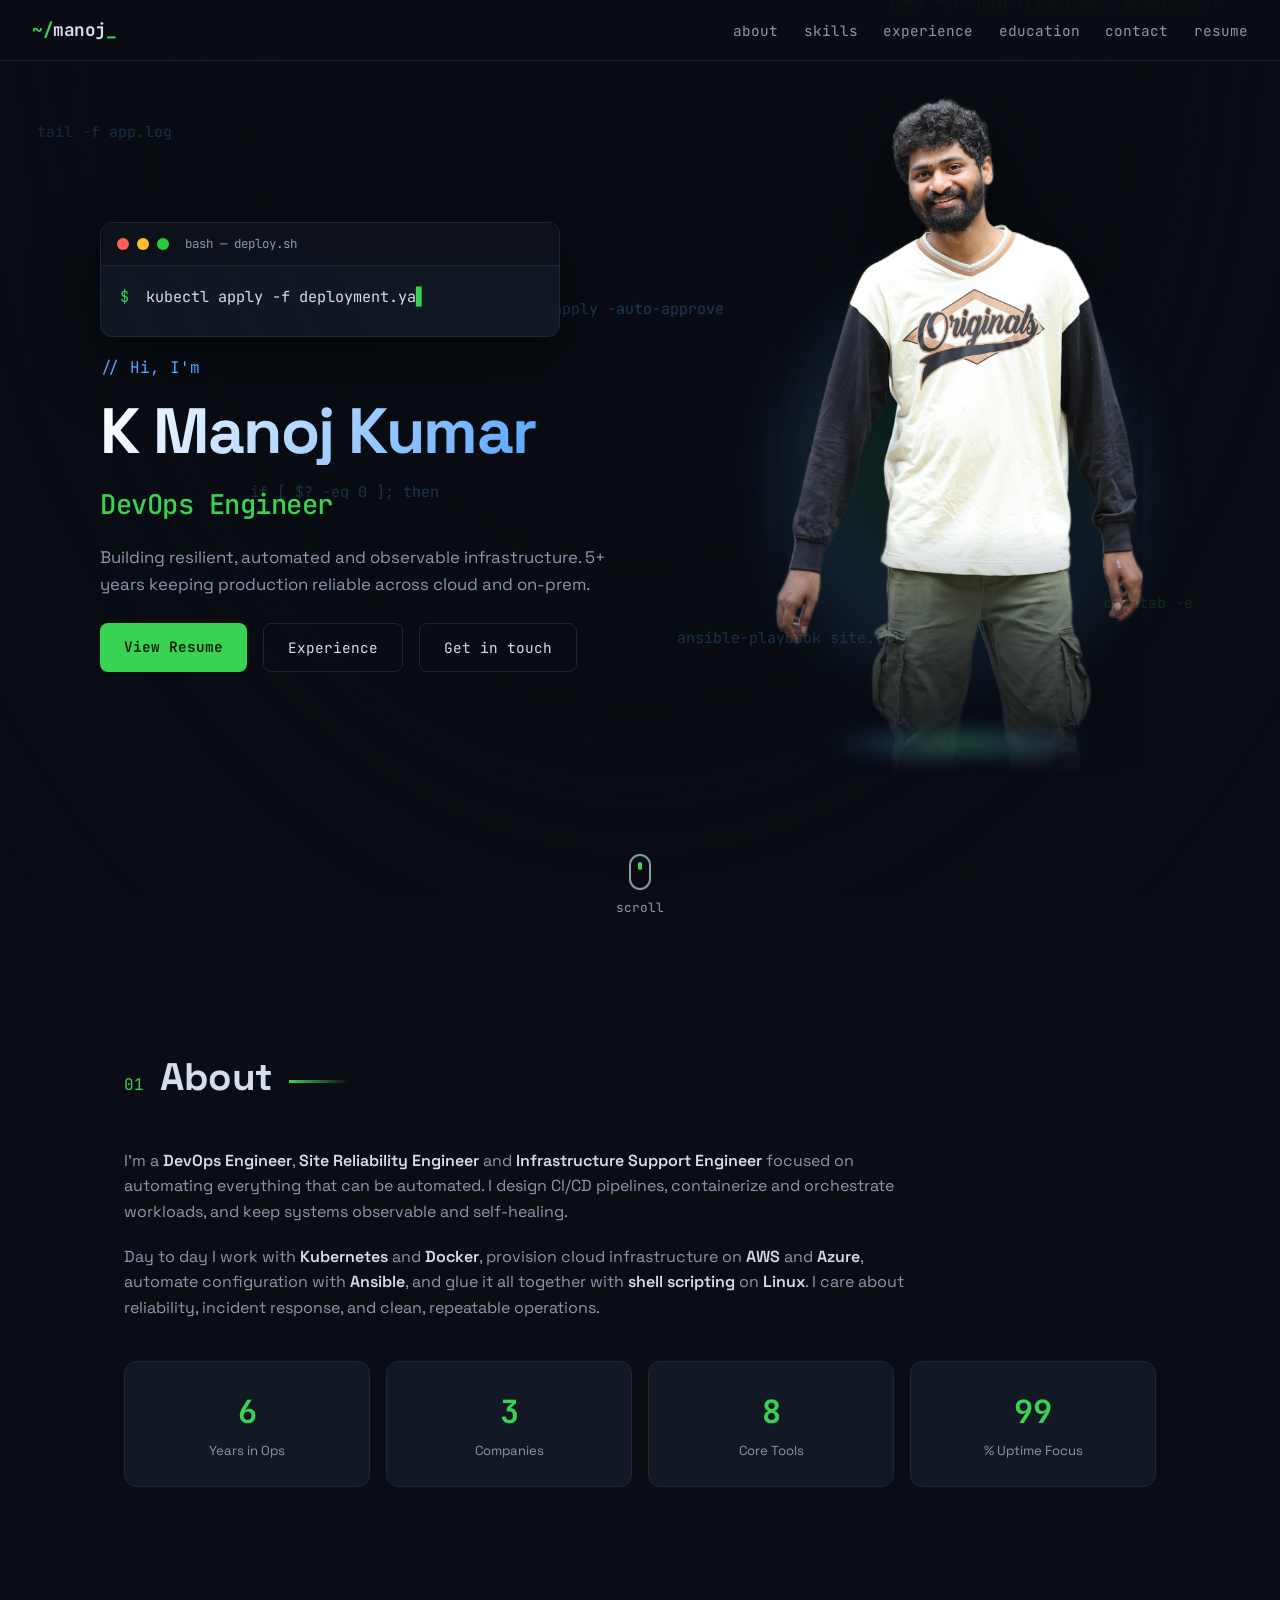
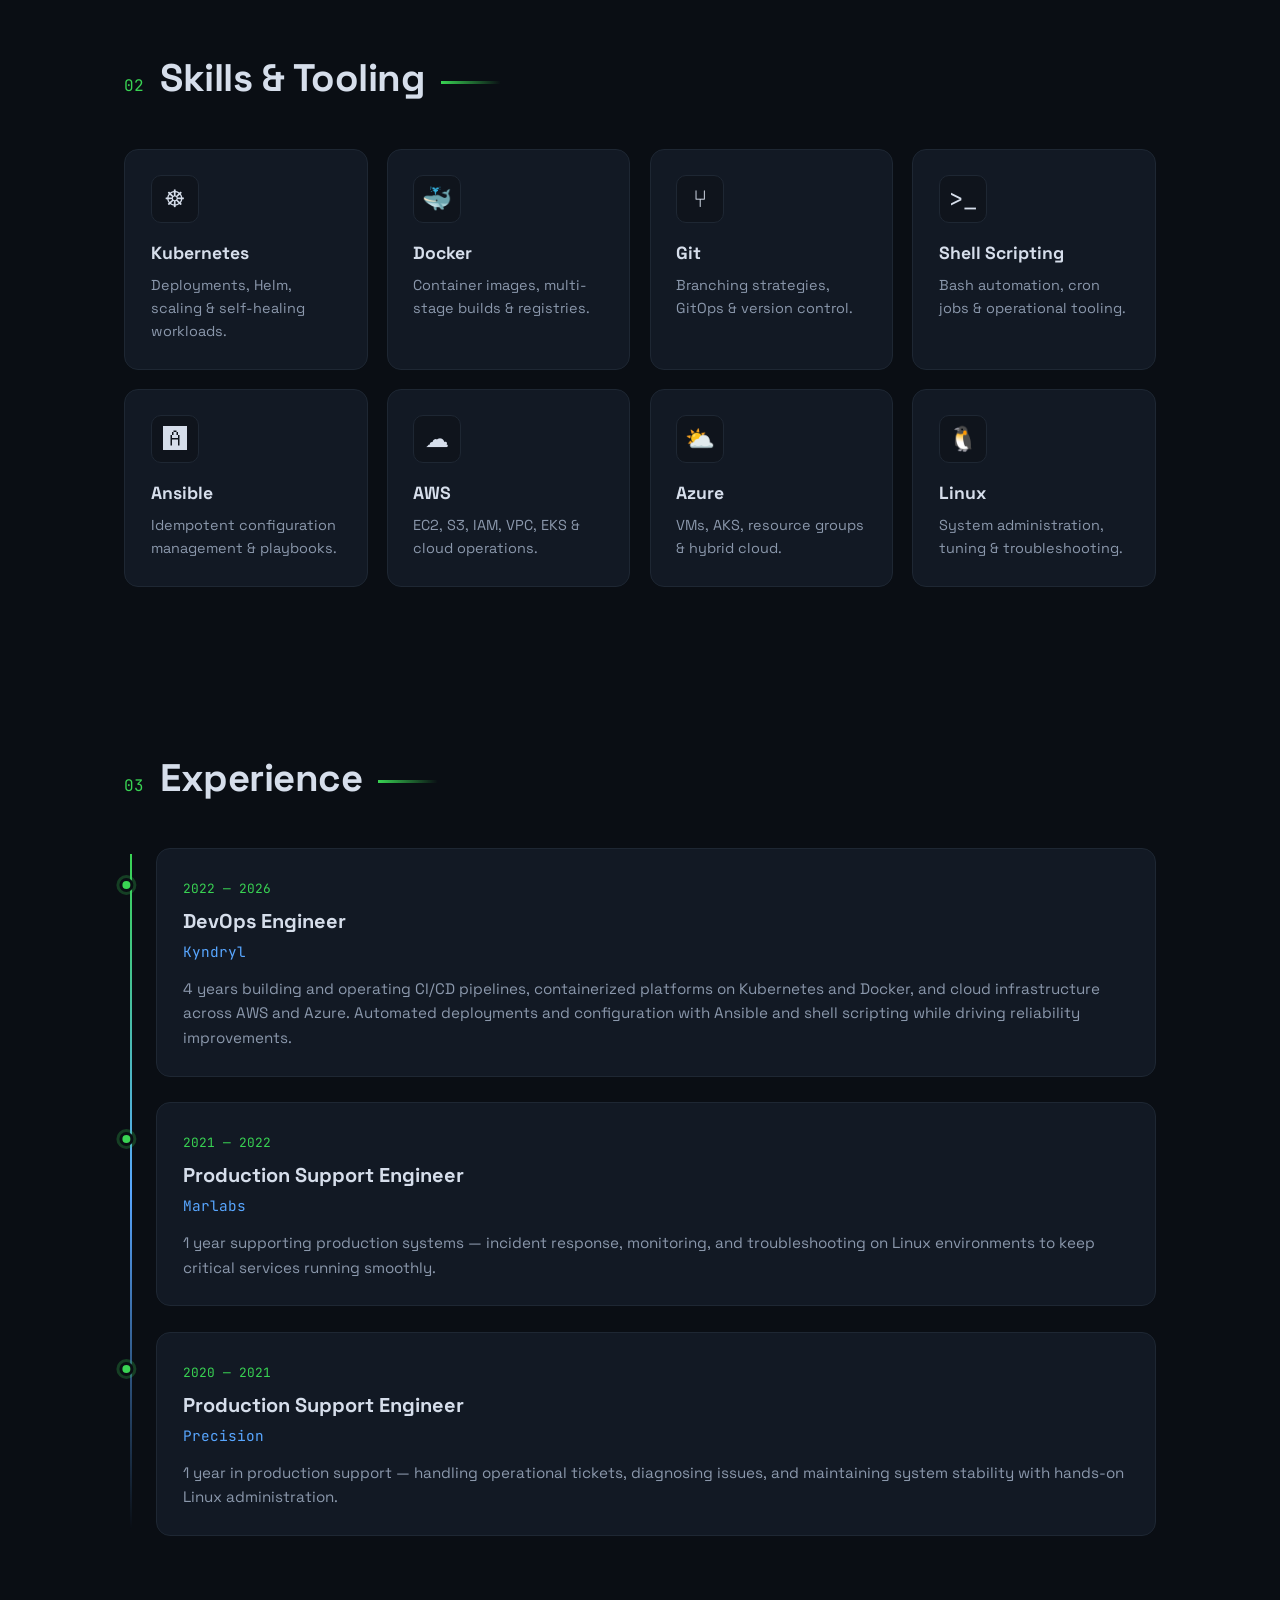
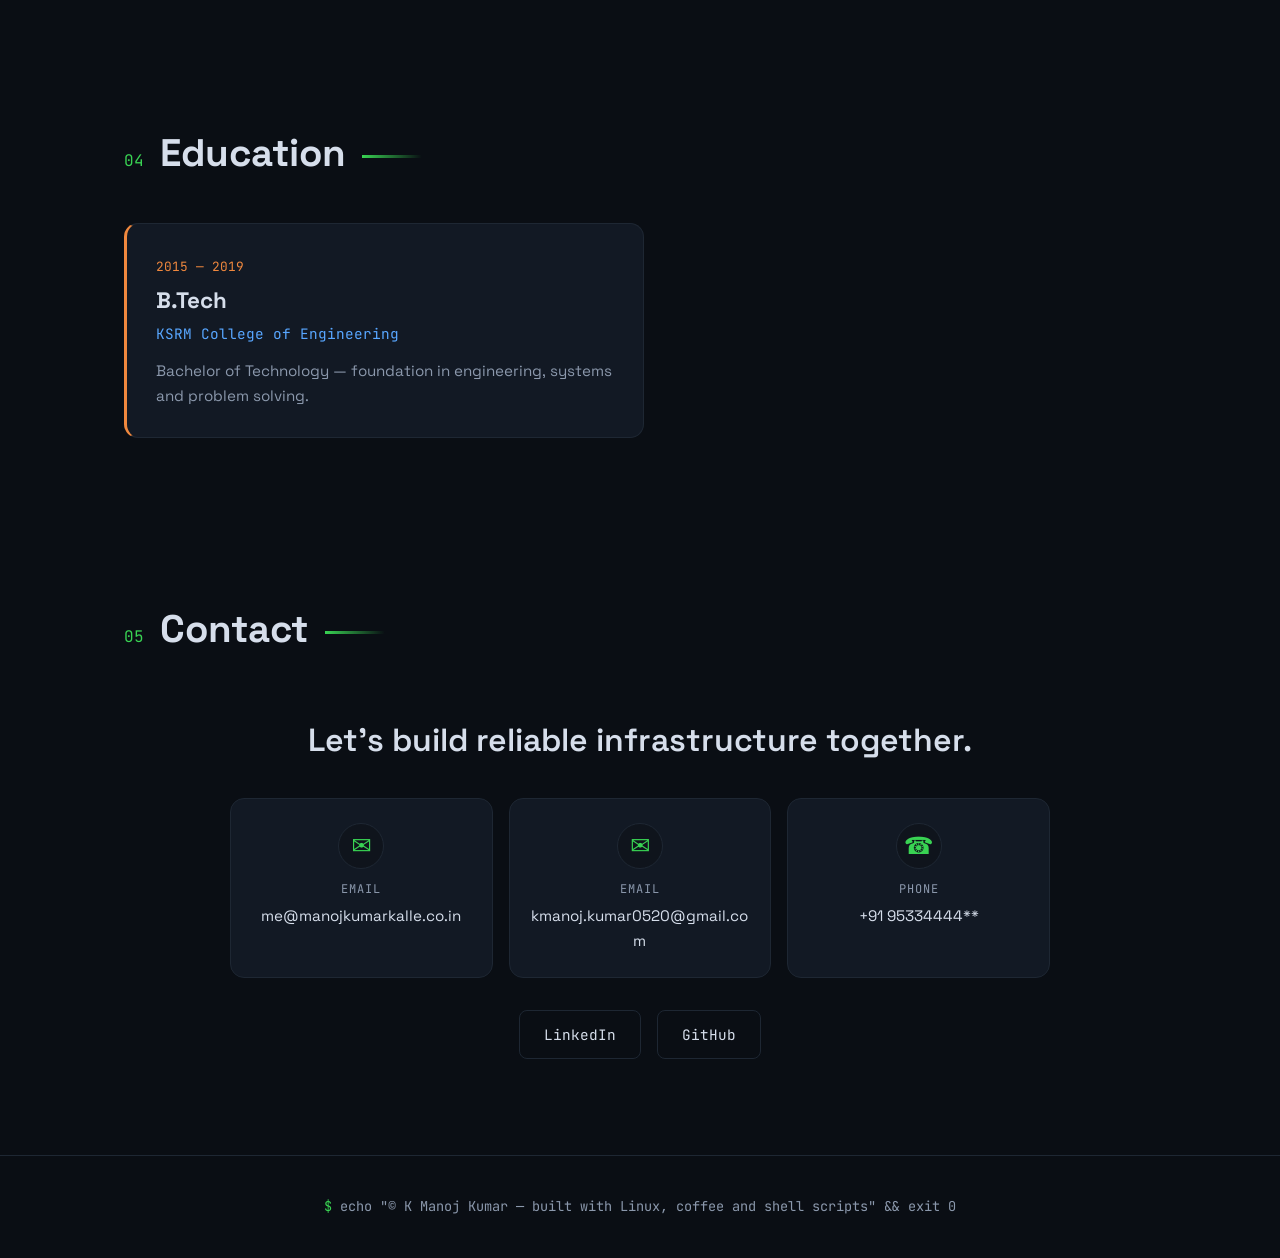
==== commit dcdb4f1c: "Add files via upload" ====
--- a/index.html
+++ b/index.html
@@ -23,6 +23,7 @@
       <a href="#experience">experience</a>
       <a href="#education">education</a>
       <a href="#contact">contact</a>
+      <a href="resume.html">resume</a>
     </nav>
     <button class="nav__toggle" aria-label="Toggle menu">
       <span></span><span></span><span></span>
@@ -54,7 +55,8 @@
             5+ years keeping production reliable across cloud and on-prem.
           </p>
           <div class="hero__cta">
-            <a href="#experience" class="btn btn--primary">View Experience</a>
+            <a href="resume.html" class="btn btn--primary">View Resume</a>
+            <a href="#experience" class="btn btn--ghost">Experience</a>
             <a href="#contact" class="btn btn--ghost">Get in touch</a>
           </div>
         </div>
